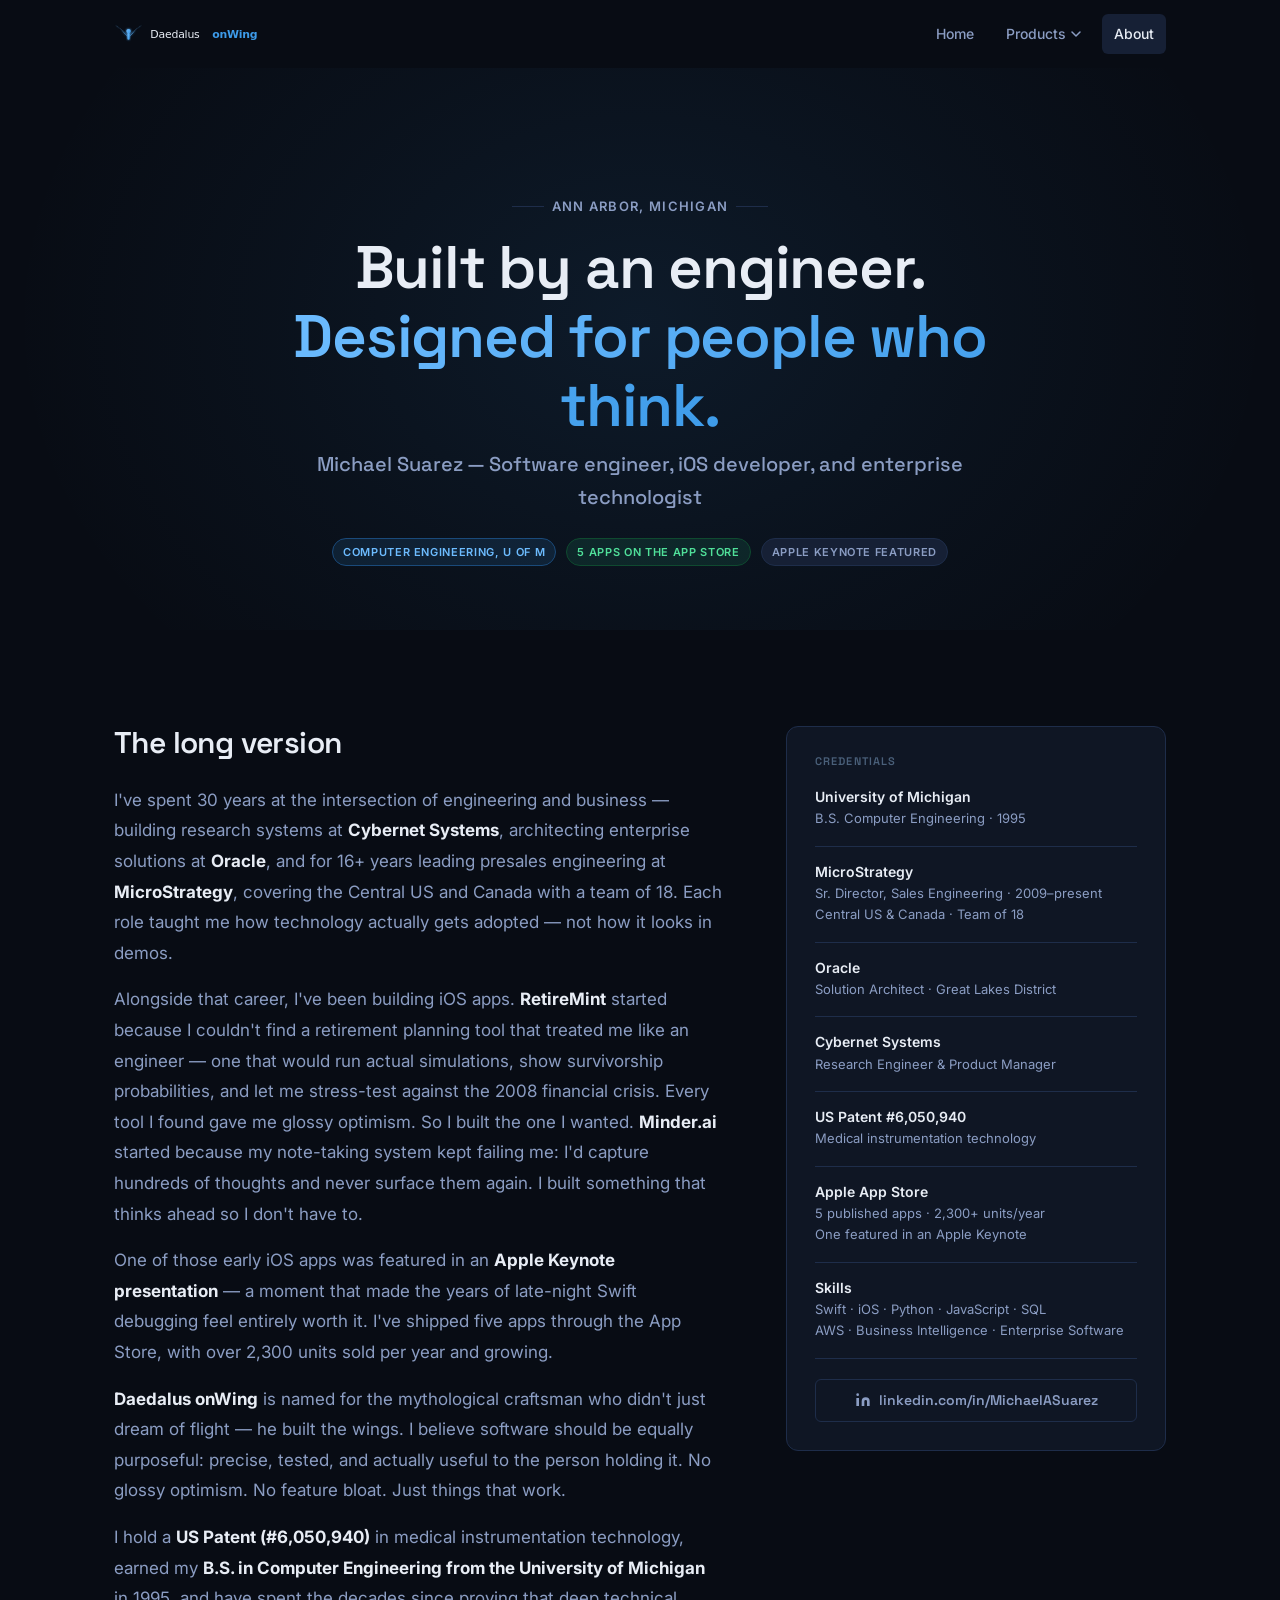
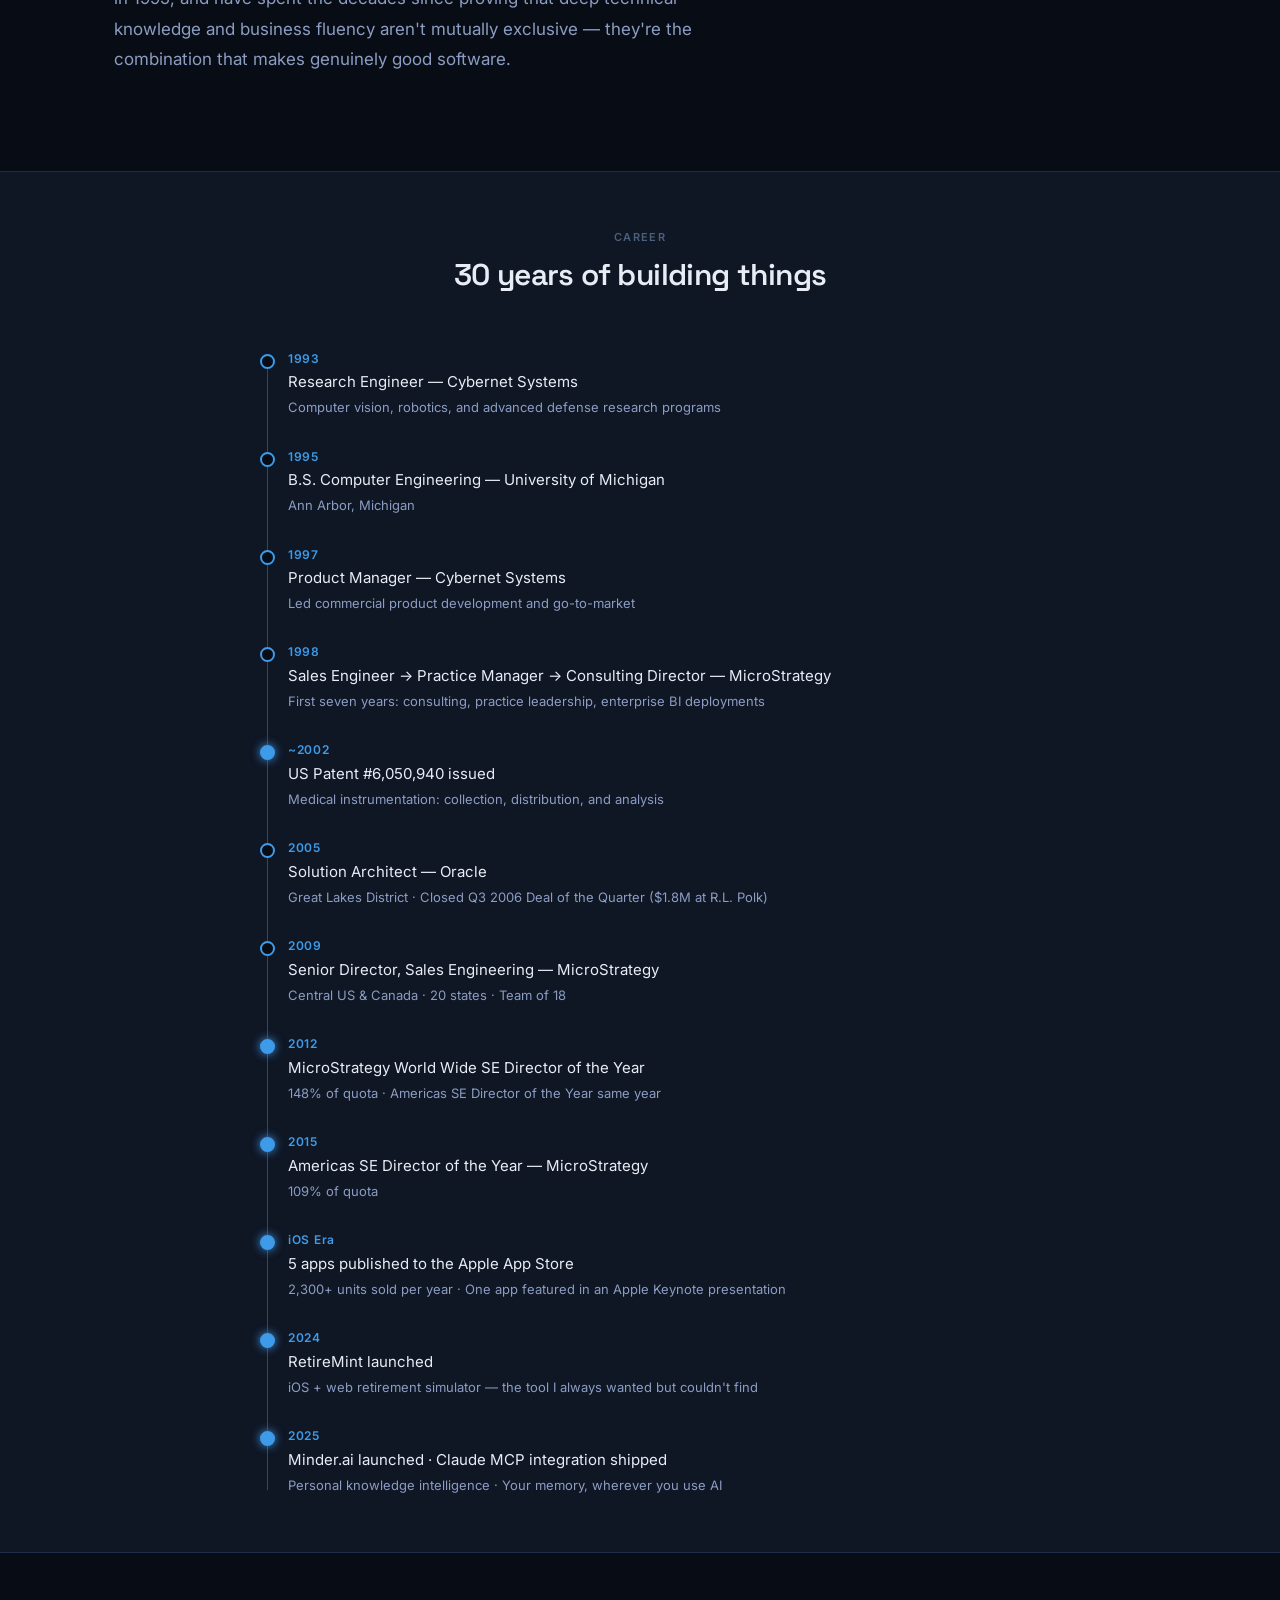
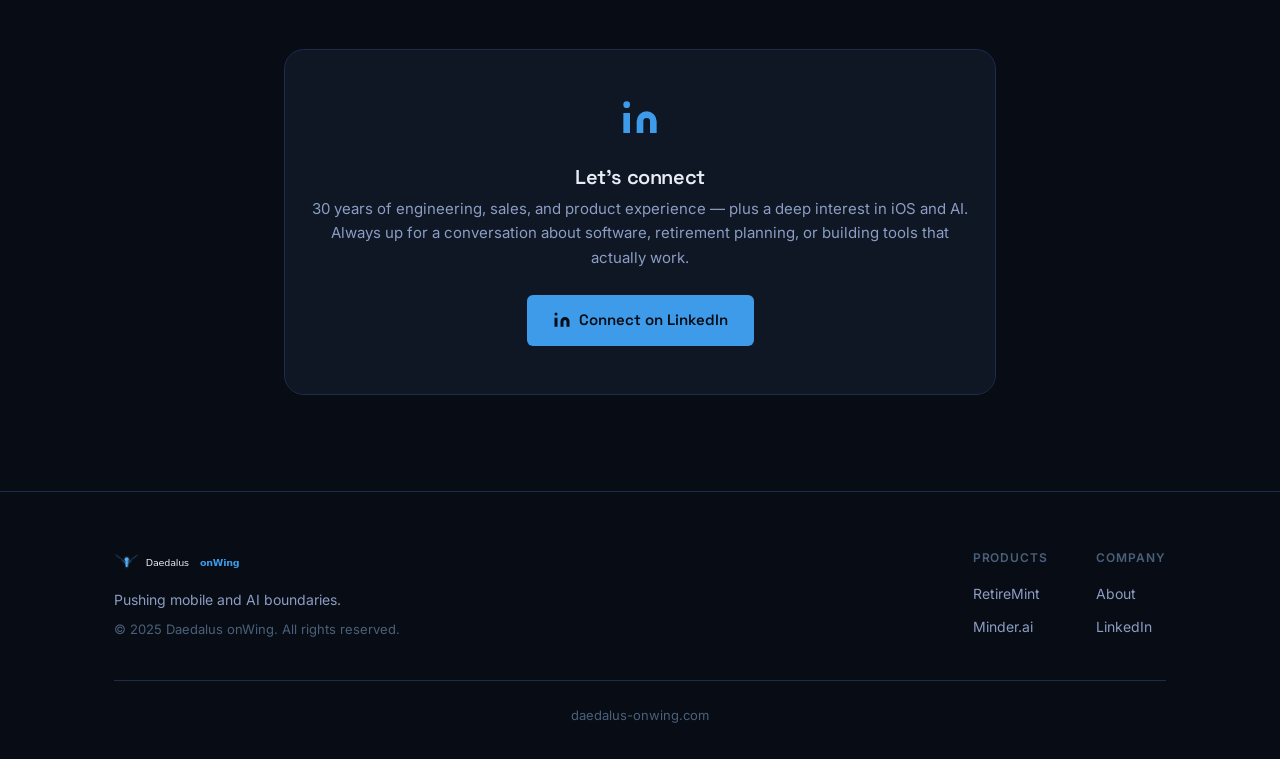
==== about.html @ b5684423 "Initial Daedalus onWing website" ====
<!DOCTYPE html>
<html lang="en">
<head>
  <meta charset="UTF-8">
  <meta name="viewport" content="width=device-width, initial-scale=1.0">
  <title>About Michael Suarez — Daedalus onWing</title>
  <meta name="description" content="Michael Suarez is a computer engineer, iOS developer, and enterprise technology leader based in Ann Arbor, Michigan. Founder of Daedalus onWing.">
  <meta property="og:type" content="website">
  <meta property="og:title" content="About Michael Suarez — Daedalus onWing">
  <meta property="og:description" content="Computer engineer turned iOS developer. 30 years at the intersection of engineering and business. Founder of Daedalus onWing.">
  <meta property="og:url" content="https://daedalus-onwing.com/about.html">
  <link rel="preconnect" href="https://fonts.googleapis.com">
  <link rel="preconnect" href="https://fonts.gstatic.com" crossorigin>
  <link href="https://fonts.googleapis.com/css2?family=Inter:wght@300;400;500;600;700&family=Space+Grotesk:wght@400;500;600;700&display=swap" rel="stylesheet">
  <link rel="stylesheet" href="/assets/css/main.css">
</head>
<body>

<!-- ── Navigation ── -->
<nav class="nav" id="nav">
  <div class="nav-inner container">
    <a href="/index.html" class="nav-logo">
      <img src="/assets/svg/logo-daedalus.svg" alt="Daedalus onWing" height="32" width="160">
    </a>
    <ul class="nav-links">
      <li><a href="/index.html" class="nav-link">Home</a></li>
      <li class="nav-item-dropdown">
        <button class="nav-link nav-dropdown-trigger" aria-expanded="false" aria-haspopup="true">
          Products
          <svg width="12" height="12" viewBox="0 0 12 12" fill="none">
            <path d="M2 4l4 4 4-4" stroke="currentColor" stroke-width="1.5" stroke-linecap="round" stroke-linejoin="round"/>
          </svg>
        </button>
        <div class="nav-dropdown">
          <a href="/products/retiremint.html" class="nav-dropdown-item">
            <img src="/assets/svg/logo-retiremint.svg" height="22" width="110" alt="">
            <div>
              <strong>RetireMint</strong>
              <span>Retirement planning simulator</span>
            </div>
          </a>
          <div class="nav-dropdown-divider"></div>
          <a href="/products/minder-ai.html" class="nav-dropdown-item">
            <img src="/assets/svg/logo-minder.svg" height="22" width="100" alt="">
            <div>
              <strong>Minder.ai</strong>
              <span>Proactive knowledge intelligence</span>
            </div>
          </a>
        </div>
      </li>
      <li><a href="/about.html" class="nav-link active">About</a></li>
    </ul>
    <button class="nav-hamburger" aria-label="Open menu" aria-expanded="false">
      <span></span><span></span><span></span>
    </button>
  </div>
  <div class="nav-mobile-drawer">
    <a href="/index.html" class="nav-mobile-link">Home</a>
    <div class="nav-mobile-label">Products</div>
    <a href="/products/retiremint.html" class="nav-mobile-link nav-mobile-link--sub">RetireMint</a>
    <a href="/products/minder-ai.html"  class="nav-mobile-link nav-mobile-link--sub">Minder.ai</a>
    <a href="/about.html" class="nav-mobile-link">About</a>
  </div>
</nav>

<main style="padding-top: 68px;">

  <!-- ── Hero ── -->
  <section class="hero hero-glow-brand" style="min-height: 50vh; padding-bottom: 64px;">
    <div class="hero-content">
      <div class="hero-eyebrow animate-in">Ann Arbor, Michigan</div>
      <h1 class="animate-in" style="--delay:80ms">
        Built by an engineer.<br>
        <span class="grad-brand">Designed for people who think.</span>
      </h1>
      <p class="hero-tagline animate-in" style="--delay:160ms">
        Michael Suarez — Software engineer, iOS developer, and enterprise technologist
      </p>
      <div class="animate-in" style="--delay:240ms">
        <div style="display: flex; gap: 10px; justify-content: center; flex-wrap: wrap; margin-top: 8px;">
          <span class="badge badge-brand">Computer Engineering, U of M</span>
          <span class="badge badge-mint">5 Apps on the App Store</span>
          <span class="badge badge-neutral">Apple Keynote Featured</span>
        </div>
      </div>
    </div>
  </section>

  <!-- ── Bio + Credentials ── -->
  <section class="section">
    <div class="container">
      <div class="about-grid">

        <!-- Narrative bio -->
        <div class="about-bio animate-in">
          <h2>The long version</h2>

          <p>I've spent 30 years at the intersection of engineering and business — building research systems at <strong>Cybernet Systems</strong>, architecting enterprise solutions at <strong>Oracle</strong>, and for 16+ years leading presales engineering at <strong>MicroStrategy</strong>, covering the Central US and Canada with a team of 18. Each role taught me how technology actually gets adopted — not how it looks in demos.</p>

          <p>Alongside that career, I've been building iOS apps. <strong>RetireMint</strong> started because I couldn't find a retirement planning tool that treated me like an engineer — one that would run actual simulations, show survivorship probabilities, and let me stress-test against the 2008 financial crisis. Every tool I found gave me glossy optimism. So I built the one I wanted. <strong>Minder.ai</strong> started because my note-taking system kept failing me: I'd capture hundreds of thoughts and never surface them again. I built something that thinks ahead so I don't have to.</p>

          <p>One of those early iOS apps was featured in an <strong>Apple Keynote presentation</strong> — a moment that made the years of late-night Swift debugging feel entirely worth it. I've shipped five apps through the App Store, with over 2,300 units sold per year and growing.</p>

          <p><strong>Daedalus onWing</strong> is named for the mythological craftsman who didn't just dream of flight — he built the wings. I believe software should be equally purposeful: precise, tested, and actually useful to the person holding it. No glossy optimism. No feature bloat. Just things that work.</p>

          <p>I hold a <strong>US Patent (#6,050,940)</strong> in medical instrumentation technology, earned my <strong>B.S. in Computer Engineering from the University of Michigan</strong> in 1995, and have spent the decades since proving that deep technical knowledge and business fluency aren't mutually exclusive — they're the combination that makes genuinely good software.</p>
        </div>

        <!-- Credentials panel -->
        <div class="credentials-panel animate-in" style="--delay:120ms">
          <h4>Credentials</h4>
          <div class="cred-list">

            <div class="cred-entry">
              <div class="cred-entry-title">University of Michigan</div>
              <div class="cred-entry-sub">B.S. Computer Engineering · 1995</div>
            </div>

            <div class="cred-divider"></div>

            <div class="cred-entry">
              <div class="cred-entry-title">MicroStrategy</div>
              <div class="cred-entry-sub">Sr. Director, Sales Engineering · 2009–present<br>Central US &amp; Canada · Team of 18</div>
            </div>

            <div class="cred-divider"></div>

            <div class="cred-entry">
              <div class="cred-entry-title">Oracle</div>
              <div class="cred-entry-sub">Solution Architect · Great Lakes District</div>
            </div>

            <div class="cred-divider"></div>

            <div class="cred-entry">
              <div class="cred-entry-title">Cybernet Systems</div>
              <div class="cred-entry-sub">Research Engineer &amp; Product Manager</div>
            </div>

            <div class="cred-divider"></div>

            <div class="cred-entry">
              <div class="cred-entry-title">US Patent #6,050,940</div>
              <div class="cred-entry-sub">Medical instrumentation technology</div>
            </div>

            <div class="cred-divider"></div>

            <div class="cred-entry">
              <div class="cred-entry-title">Apple App Store</div>
              <div class="cred-entry-sub">5 published apps · 2,300+ units/year<br>One featured in an Apple Keynote</div>
            </div>

            <div class="cred-divider"></div>

            <div class="cred-entry">
              <div class="cred-entry-title">Skills</div>
              <div class="cred-entry-sub">Swift · iOS · Python · JavaScript · SQL<br>AWS · Business Intelligence · Enterprise Software</div>
            </div>

            <div class="cred-divider"></div>

            <div style="padding-top: 4px;">
              <a href="https://www.linkedin.com/in/MichaelASuarez"
                 target="_blank" rel="noopener noreferrer"
                 class="btn btn-ghost btn-sm"
                 style="width: 100%; justify-content: center;">
                <svg width="16" height="16" viewBox="0 0 24 24" fill="currentColor">
                  <path d="M16 8a6 6 0 0 1 6 6v7h-4v-7a2 2 0 0 0-2-2 2 2 0 0 0-2 2v7h-4v-7a6 6 0 0 1 6-6zM2 9h4v12H2z"/>
                  <circle cx="4" cy="4" r="2"/>
                </svg>
                linkedin.com/in/MichaelASuarez
              </a>
            </div>

          </div>
        </div>

      </div>
    </div>
  </section>

  <!-- ── Timeline ── -->
  <section class="section-sm" style="background: var(--surface); border-top: 1px solid var(--border); border-bottom: 1px solid var(--border);">
    <div class="container">
      <div class="section-header animate-in">
        <span class="section-label">Career</span>
        <h2>30 years of building things</h2>
      </div>
      <div class="container-narrow" style="padding: 0;">
        <div class="timeline animate-in" style="--delay:80ms">

          <div class="timeline-item">
            <div class="timeline-dot"></div>
            <div class="timeline-year">1993</div>
            <div class="timeline-desc">Research Engineer — Cybernet Systems</div>
            <div class="timeline-sub">Computer vision, robotics, and advanced defense research programs</div>
          </div>

          <div class="timeline-item">
            <div class="timeline-dot"></div>
            <div class="timeline-year">1995</div>
            <div class="timeline-desc">B.S. Computer Engineering — University of Michigan</div>
            <div class="timeline-sub">Ann Arbor, Michigan</div>
          </div>

          <div class="timeline-item">
            <div class="timeline-dot"></div>
            <div class="timeline-year">1997</div>
            <div class="timeline-desc">Product Manager — Cybernet Systems</div>
            <div class="timeline-sub">Led commercial product development and go-to-market</div>
          </div>

          <div class="timeline-item">
            <div class="timeline-dot"></div>
            <div class="timeline-year">1998</div>
            <div class="timeline-desc">Sales Engineer → Practice Manager → Consulting Director — MicroStrategy</div>
            <div class="timeline-sub">First seven years: consulting, practice leadership, enterprise BI deployments</div>
          </div>

          <div class="timeline-item highlight">
            <div class="timeline-dot"></div>
            <div class="timeline-year">~2002</div>
            <div class="timeline-desc">US Patent #6,050,940 issued</div>
            <div class="timeline-sub">Medical instrumentation: collection, distribution, and analysis</div>
          </div>

          <div class="timeline-item">
            <div class="timeline-dot"></div>
            <div class="timeline-year">2005</div>
            <div class="timeline-desc">Solution Architect — Oracle</div>
            <div class="timeline-sub">Great Lakes District · Closed Q3 2006 Deal of the Quarter ($1.8M at R.L. Polk)</div>
          </div>

          <div class="timeline-item">
            <div class="timeline-dot"></div>
            <div class="timeline-year">2009</div>
            <div class="timeline-desc">Senior Director, Sales Engineering — MicroStrategy</div>
            <div class="timeline-sub">Central US &amp; Canada · 20 states · Team of 18</div>
          </div>

          <div class="timeline-item highlight">
            <div class="timeline-dot"></div>
            <div class="timeline-year">2012</div>
            <div class="timeline-desc">MicroStrategy World Wide SE Director of the Year</div>
            <div class="timeline-sub">148% of quota · Americas SE Director of the Year same year</div>
          </div>

          <div class="timeline-item highlight">
            <div class="timeline-dot"></div>
            <div class="timeline-year">2015</div>
            <div class="timeline-desc">Americas SE Director of the Year — MicroStrategy</div>
            <div class="timeline-sub">109% of quota</div>
          </div>

          <div class="timeline-item highlight">
            <div class="timeline-dot"></div>
            <div class="timeline-year">iOS Era</div>
            <div class="timeline-desc">5 apps published to the Apple App Store</div>
            <div class="timeline-sub">2,300+ units sold per year · One app featured in an Apple Keynote presentation</div>
          </div>

          <div class="timeline-item highlight">
            <div class="timeline-dot"></div>
            <div class="timeline-year">2024</div>
            <div class="timeline-desc">RetireMint launched</div>
            <div class="timeline-sub">iOS + web retirement simulator — the tool I always wanted but couldn't find</div>
          </div>

          <div class="timeline-item highlight">
            <div class="timeline-dot"></div>
            <div class="timeline-year">2025</div>
            <div class="timeline-desc">Minder.ai launched · Claude MCP integration shipped</div>
            <div class="timeline-sub">Personal knowledge intelligence · Your memory, wherever you use AI</div>
          </div>

        </div>
      </div>
    </div>
  </section>

  <!-- ── Connect ── -->
  <section class="section">
    <div class="container-narrow">
      <div class="linkedin-cta animate-in">
        <div style="margin-bottom: 20px;">
          <svg width="40" height="40" viewBox="0 0 24 24" fill="var(--brand)">
            <path d="M16 8a6 6 0 0 1 6 6v7h-4v-7a2 2 0 0 0-2-2 2 2 0 0 0-2 2v7h-4v-7a6 6 0 0 1 6-6zM2 9h4v12H2z"/>
            <circle cx="4" cy="4" r="2" fill="var(--brand)"/>
          </svg>
        </div>
        <h3>Let's connect</h3>
        <p>30 years of engineering, sales, and product experience — plus a deep interest in iOS and AI. Always up for a conversation about software, retirement planning, or building tools that actually work.</p>
        <a href="https://www.linkedin.com/in/MichaelASuarez"
           target="_blank" rel="noopener noreferrer"
           class="btn btn-primary">
          <svg width="18" height="18" viewBox="0 0 24 24" fill="currentColor">
            <path d="M16 8a6 6 0 0 1 6 6v7h-4v-7a2 2 0 0 0-2-2 2 2 0 0 0-2 2v7h-4v-7a6 6 0 0 1 6-6zM2 9h4v12H2z"/>
            <circle cx="4" cy="4" r="2"/>
          </svg>
          Connect on LinkedIn
        </a>
      </div>
    </div>
  </section>

</main>

<!-- ── Footer ── -->
<footer class="footer">
  <div class="container">
    <div class="footer-inner">
      <div class="footer-brand">
        <img src="/assets/svg/logo-daedalus.svg" alt="Daedalus onWing" height="28" width="140">
        <p class="footer-tagline">Pushing mobile and AI boundaries.</p>
        <p class="footer-copy">© 2025 Daedalus onWing. All rights reserved.</p>
      </div>
      <nav class="footer-nav">
        <div class="footer-col">
          <strong>Products</strong>
          <a href="/products/retiremint.html">RetireMint</a>
          <a href="/products/minder-ai.html">Minder.ai</a>
        </div>
        <div class="footer-col">
          <strong>Company</strong>
          <a href="/about.html">About</a>
          <a href="https://www.linkedin.com/in/MichaelASuarez" target="_blank" rel="noopener noreferrer">LinkedIn</a>
        </div>
      </nav>
    </div>
    <div class="footer-bottom">daedalus-onwing.com</div>
  </div>
</footer>

<script src="/assets/js/main.js"></script>
</body>
</html>
---- assets/css/main.css ----
/* ============================================================
   Daedalus onWing — main.css
   ============================================================ */

/* 1. Reset */
*, *::before, *::after { box-sizing: border-box; }
html { scroll-behavior: smooth; }
body { margin: 0; }
img, video { display: block; max-width: 100%; }
ul { list-style: none; margin: 0; padding: 0; }
button { font: inherit; cursor: pointer; }
a { text-decoration: none; color: inherit; }

/* 2. CSS Custom Properties */
:root {
  --bg:           #080c14;
  --surface:      #0f1624;
  --surface-2:    #162035;
  --border:       #1e2d4a;
  --border-glow:  #2d4a7a;
  --text:         #e8edf5;
  --text-muted:   #8b9dc3;
  --text-dim:     #4a607a;

  --brand:        #3d9be9;
  --brand-bright: #6dbcff;
  --brand-dim:    #1a4a7a;
  --brand-glow:   rgba(61, 155, 233, 0.12);
  --brand-glow-strong: rgba(61, 155, 233, 0.22);

  --mint:         #2db87a;
  --mint-bright:  #50e09a;
  --mint-dim:     #0f4a30;
  --mint-glow:    rgba(45, 184, 122, 0.12);

  --mind:         #9b6dff;
  --mind-bright:  #c4a0ff;
  --mind-dim:     #2d1a5a;
  --mind-glow:    rgba(155, 109, 255, 0.12);

  --radius-sm:  6px;
  --radius-md:  12px;
  --radius-lg:  20px;
  --radius-xl:  32px;
  --trans:      250ms ease;
  --trans-fast: 150ms ease;
  --shadow:     0 4px 24px rgba(0,0,0,0.45);
}

/* 3. Base Typography */
body {
  font-family: 'Inter', system-ui, sans-serif;
  font-size: 1rem;
  line-height: 1.65;
  color: var(--text);
  background: var(--bg);
  -webkit-font-smoothing: antialiased;
}

h1, h2, h3, h4 {
  font-family: 'Space Grotesk', system-ui, sans-serif;
  font-weight: 600;
  line-height: 1.15;
  letter-spacing: -0.02em;
  margin: 0 0 1rem;
  color: var(--text);
}

h1 { font-size: clamp(2rem, 5vw, 3rem); }
h2 { font-size: clamp(1.5rem, 3.5vw, 1.875rem); }
h3 { font-size: 1.25rem; }
h4 { font-size: 1.05rem; }

p { margin: 0 0 1rem; color: var(--text-muted); }
p:last-child { margin-bottom: 0; }

code, pre {
  font-family: 'SF Mono', 'Fira Code', 'Cascadia Code', monospace;
  font-size: 0.875rem;
}

/* 4. Layout */
.container { max-width: 1100px; margin: 0 auto; padding: 0 24px; }
.container-narrow { max-width: 760px; margin: 0 auto; padding: 0 24px; }
.section { padding: 96px 0; }
.section-sm { padding: 56px 0; }

@media (max-width: 768px) {
  .section { padding: 56px 0; }
  .section-sm { padding: 40px 0; }
}

/* 5. Animations */
.animate-in {
  opacity: 0;
  transform: translateY(28px);
  transition: opacity 0.55s ease, transform 0.55s ease;
  transition-delay: var(--delay, 0ms);
}
.animate-in.visible {
  opacity: 1;
  transform: translateY(0);
}

/* 6. Navigation */
.nav {
  position: fixed;
  top: 0; left: 0; right: 0;
  z-index: 200;
  transition: background var(--trans), border-color var(--trans), box-shadow var(--trans);
}
.nav.scrolled {
  background: rgba(8, 12, 20, 0.88);
  backdrop-filter: blur(20px);
  -webkit-backdrop-filter: blur(20px);
  border-bottom: 1px solid var(--border);
  box-shadow: 0 2px 20px rgba(0,0,0,0.3);
}
.nav-inner {
  display: flex;
  align-items: center;
  height: 68px;
  gap: 48px;
}
.nav-logo img { display: block; }
.nav-logo { flex-shrink: 0; }
.nav-links {
  display: flex;
  align-items: center;
  gap: 8px;
  margin-left: auto;
}
.nav-link {
  display: flex;
  align-items: center;
  gap: 4px;
  padding: 8px 12px;
  border-radius: var(--radius-sm);
  color: var(--text-muted);
  font-size: 0.875rem;
  font-weight: 500;
  background: none;
  border: none;
  transition: color var(--trans-fast), background var(--trans-fast);
  white-space: nowrap;
}
.nav-link:hover, .nav-link.active { color: var(--text); background: var(--surface-2); }
.nav-link svg { transition: transform var(--trans-fast); }
.nav-item-dropdown:hover .nav-link svg { transform: rotate(180deg); }

/* Dropdown */
.nav-item-dropdown { position: relative; }
.nav-dropdown {
  position: absolute;
  top: calc(100% + 8px);
  right: 0;
  min-width: 260px;
  background: var(--surface-2);
  border: 1px solid var(--border);
  border-radius: var(--radius-md);
  padding: 6px;
  opacity: 0;
  pointer-events: none;
  transform: translateY(-8px) scale(0.98);
  transform-origin: top right;
  transition: opacity var(--trans), transform var(--trans);
  box-shadow: var(--shadow);
}
.nav-item-dropdown:hover .nav-dropdown,
.nav-item-dropdown:focus-within .nav-dropdown {
  opacity: 1;
  pointer-events: auto;
  transform: translateY(0) scale(1);
}
.nav-dropdown-item {
  display: flex;
  align-items: center;
  gap: 12px;
  padding: 10px 12px;
  border-radius: var(--radius-sm);
  transition: background var(--trans-fast);
}
.nav-dropdown-item:hover { background: var(--surface); }
.nav-dropdown-item img { flex-shrink: 0; object-fit: contain; }
.nav-dropdown-item strong { display: block; color: var(--text); font-size: 0.875rem; font-weight: 600; }
.nav-dropdown-item span   { display: block; color: var(--text-muted); font-size: 0.75rem; margin-top: 1px; }
.nav-dropdown-divider { height: 1px; background: var(--border); margin: 4px 0; }

/* Hamburger */
.nav-hamburger {
  display: none;
  flex-direction: column;
  gap: 5px;
  padding: 8px;
  background: none;
  border: none;
  margin-left: auto;
}
.nav-hamburger span {
  display: block;
  width: 22px; height: 2px;
  background: var(--text);
  border-radius: 2px;
  transition: transform var(--trans), opacity var(--trans);
}
.nav.mobile-open .nav-hamburger span:nth-child(1) { transform: translateY(7px) rotate(45deg); }
.nav.mobile-open .nav-hamburger span:nth-child(2) { opacity: 0; }
.nav.mobile-open .nav-hamburger span:nth-child(3) { transform: translateY(-7px) rotate(-45deg); }

/* Mobile drawer */
.nav-mobile-drawer {
  display: none;
  flex-direction: column;
  padding: 8px 24px 24px;
  border-top: 1px solid var(--border);
  background: rgba(8, 12, 20, 0.96);
  backdrop-filter: blur(20px);
}
.nav.mobile-open .nav-mobile-drawer { display: flex; }
.nav-mobile-link {
  padding: 12px 0;
  color: var(--text);
  font-weight: 500;
  border-bottom: 1px solid var(--border);
}
.nav-mobile-link:last-child { border-bottom: none; }
.nav-mobile-link--sub {
  padding-left: 16px;
  color: var(--text-muted);
  font-weight: 400;
  font-size: 0.9375rem;
}
.nav-mobile-label {
  padding: 12px 0 6px;
  font-size: 0.6875rem;
  text-transform: uppercase;
  letter-spacing: 0.08em;
  color: var(--text-dim);
}

@media (max-width: 768px) {
  .nav-links { display: none; }
  .nav-hamburger { display: flex; }
}

/* 7. Buttons */
.btn {
  display: inline-flex;
  align-items: center;
  gap: 8px;
  padding: 13px 26px;
  border-radius: var(--radius-sm);
  font-family: 'Space Grotesk', sans-serif;
  font-weight: 600;
  font-size: 0.9375rem;
  text-decoration: none;
  border: none;
  cursor: pointer;
  transition: all var(--trans-fast);
  white-space: nowrap;
}
.btn-primary {
  background: var(--brand);
  color: #080c14;
}
.btn-primary:hover {
  background: var(--brand-bright);
  box-shadow: 0 0 24px rgba(61, 155, 233, 0.4);
  transform: translateY(-1px);
}
.btn-ghost {
  background: transparent;
  color: var(--text-muted);
  border: 1px solid var(--border);
}
.btn-ghost:hover {
  color: var(--text);
  border-color: var(--border-glow);
  background: var(--surface);
}
.btn-mint {
  background: var(--mint);
  color: #080c14;
}
.btn-mint:hover {
  background: var(--mint-bright);
  box-shadow: 0 0 24px rgba(45, 184, 122, 0.4);
  transform: translateY(-1px);
}
.btn-mind {
  background: var(--mind);
  color: #080c14;
}
.btn-mind:hover {
  background: var(--mind-bright);
  box-shadow: 0 0 24px rgba(155, 109, 255, 0.4);
  transform: translateY(-1px);
}
.btn-sm { padding: 9px 18px; font-size: 0.875rem; }
.btn-group { display: flex; gap: 12px; flex-wrap: wrap; align-items: center; }

/* 8. Badges */
.badge {
  display: inline-flex;
  align-items: center;
  gap: 5px;
  padding: 4px 10px;
  border-radius: 100px;
  font-size: 0.6875rem;
  font-weight: 600;
  letter-spacing: 0.06em;
  text-transform: uppercase;
}
.badge-brand { background: var(--brand-glow); color: var(--brand-bright); border: 1px solid var(--brand-dim); }
.badge-mint  { background: var(--mint-glow);  color: var(--mint-bright);  border: 1px solid var(--mint-dim); }
.badge-mind  { background: var(--mind-glow);  color: var(--mind-bright);  border: 1px solid var(--mind-dim); }
.badge-neutral { background: var(--surface-2); color: var(--text-muted); border: 1px solid var(--border); }

/* 9. Cards */
.card {
  background: var(--surface);
  border: 1px solid var(--border);
  border-radius: var(--radius-md);
  padding: 28px;
  transition: border-color var(--trans), box-shadow var(--trans), transform var(--trans);
}
.card:hover { transform: translateY(-3px); }
.card-brand:hover { border-color: var(--brand); box-shadow: 0 8px 40px var(--brand-glow-strong); }
.card-mint:hover  { border-color: var(--mint);  box-shadow: 0 8px 40px var(--mint-glow); }
.card-mind:hover  { border-color: var(--mind);  box-shadow: 0 8px 40px var(--mind-glow); }

/* 10. Hero */
.hero {
  min-height: 100vh;
  display: flex;
  align-items: center;
  justify-content: center;
  text-align: center;
  position: relative;
  overflow: hidden;
  padding: 120px 24px 80px;
}
.hero-glow-brand {
  background: radial-gradient(ellipse 900px 700px at 50% 45%,
    rgba(61, 155, 233, 0.1) 0%,
    rgba(61, 155, 233, 0.04) 40%,
    transparent 70%);
}
.hero-glow-mint {
  background: radial-gradient(ellipse 900px 700px at 50% 45%,
    rgba(45, 184, 122, 0.1) 0%,
    rgba(45, 184, 122, 0.04) 40%,
    transparent 70%);
}
.hero-glow-mind {
  background: radial-gradient(ellipse 900px 700px at 50% 45%,
    rgba(155, 109, 255, 0.1) 0%,
    rgba(155, 109, 255, 0.04) 40%,
    transparent 70%);
}
.hero-content { max-width: 720px; margin: 0 auto; position: relative; z-index: 1; }
.hero-logo { margin: 0 auto 32px; display: block; }
.hero-eyebrow {
  display: inline-flex;
  align-items: center;
  gap: 8px;
  font-size: 0.8125rem;
  font-weight: 600;
  letter-spacing: 0.1em;
  text-transform: uppercase;
  color: var(--text-muted);
  margin-bottom: 16px;
}
.hero-eyebrow::before, .hero-eyebrow::after {
  content: '';
  display: block;
  width: 32px; height: 1px;
  background: var(--border);
}
.hero h1 { font-size: clamp(2.5rem, 6vw, 3.75rem); margin-bottom: 0.5rem; }
.hero-tagline {
  font-family: 'Space Grotesk', sans-serif;
  font-size: clamp(1rem, 2.5vw, 1.25rem);
  font-weight: 500;
  color: var(--text-muted);
  margin: 0 0 1.5rem;
}
.hero-desc { font-size: 1.0625rem; color: var(--text-muted); margin-bottom: 2.5rem; }
.hero-cta { display: flex; gap: 12px; justify-content: center; flex-wrap: wrap; }

/* Gradient text */
.grad-brand {
  background: linear-gradient(135deg, var(--brand-bright), var(--brand));
  -webkit-background-clip: text;
  -webkit-text-fill-color: transparent;
  background-clip: text;
}
.grad-mint {
  background: linear-gradient(135deg, var(--mint-bright), var(--mint));
  -webkit-background-clip: text;
  -webkit-text-fill-color: transparent;
  background-clip: text;
}
.grad-mind {
  background: linear-gradient(135deg, var(--mind-bright), var(--mind));
  -webkit-background-clip: text;
  -webkit-text-fill-color: transparent;
  background-clip: text;
}

/* Scroll indicator */
.scroll-indicator {
  position: absolute;
  bottom: 32px;
  left: 50%;
  transform: translateX(-50%);
  display: flex;
  flex-direction: column;
  align-items: center;
  gap: 6px;
  color: var(--text-dim);
  font-size: 0.6875rem;
  letter-spacing: 0.08em;
  text-transform: uppercase;
  animation: bounce 2s infinite;
}
.scroll-indicator svg { color: var(--text-dim); }
@keyframes bounce {
  0%, 100% { transform: translateX(-50%) translateY(0); }
  50% { transform: translateX(-50%) translateY(6px); }
}

/* 11. Product Cards (home page) */
.products-grid {
  display: grid;
  grid-template-columns: 1fr 1fr;
  gap: 24px;
}
@media (max-width: 768px) { .products-grid { grid-template-columns: 1fr; } }

.product-card {
  border-radius: var(--radius-lg);
  padding: 36px;
  border: 1px solid var(--border);
  display: flex;
  flex-direction: column;
  gap: 20px;
  transition: border-color var(--trans), box-shadow var(--trans), transform var(--trans);
}
.product-card:hover { transform: translateY(-4px); }
.product-card-mint {
  background: linear-gradient(160deg, rgba(45,184,122,0.06) 0%, var(--surface) 60%);
}
.product-card-mint:hover { border-color: var(--mint); box-shadow: 0 12px 48px var(--mint-glow); }
.product-card-mind {
  background: linear-gradient(160deg, rgba(155,109,255,0.06) 0%, var(--surface) 60%);
}
.product-card-mind:hover { border-color: var(--mind); box-shadow: 0 12px 48px var(--mind-glow); }

.product-card-header { display: flex; align-items: flex-start; justify-content: space-between; gap: 12px; }
.product-logo { border-radius: var(--radius-sm); object-fit: contain; }
.product-card h3 { margin: 0; font-size: 1.5rem; }
.product-card p { font-size: 0.9375rem; margin: 0; }
.product-features { display: flex; flex-direction: column; gap: 8px; }
.product-feature {
  display: flex;
  align-items: center;
  gap: 10px;
  font-size: 0.875rem;
  color: var(--text-muted);
}
.product-feature-dot {
  width: 6px; height: 6px;
  border-radius: 50%;
  flex-shrink: 0;
}
.dot-mint { background: var(--mint); }
.dot-mind { background: var(--mind); }
.product-card-footer { margin-top: auto; display: flex; align-items: center; justify-content: space-between; gap: 12px; flex-wrap: wrap; }

/* App Store badge */
.appstore-badge {
  display: inline-block;
  transition: opacity var(--trans-fast), transform var(--trans-fast);
}
.appstore-badge:hover { opacity: 0.85; transform: translateY(-1px); }
.appstore-badge img { height: 36px; }

/* 12. Philosophy Grid (home) */
.philosophy-grid {
  display: grid;
  grid-template-columns: repeat(3, 1fr);
  gap: 24px;
}
@media (max-width: 768px) { .philosophy-grid { grid-template-columns: 1fr; } }

.philosophy-card {
  padding: 32px;
  border-radius: var(--radius-md);
  background: var(--surface);
  border: 1px solid var(--border);
  text-align: center;
}
.philosophy-icon {
  width: 52px; height: 52px;
  margin: 0 auto 20px;
  background: var(--brand-glow);
  border-radius: var(--radius-md);
  display: flex;
  align-items: center;
  justify-content: center;
  color: var(--brand);
}
.philosophy-card h3 { font-size: 1.125rem; margin-bottom: 8px; }
.philosophy-card p { font-size: 0.9rem; }

/* 13. Credibility Strip */
.cred-strip {
  background: var(--surface);
  border-top: 1px solid var(--border);
  border-bottom: 1px solid var(--border);
  padding: 40px 0;
}
.cred-grid {
  display: grid;
  grid-template-columns: repeat(4, 1fr);
  gap: 24px;
  text-align: center;
}
@media (max-width: 768px) { .cred-grid { grid-template-columns: repeat(2, 1fr); gap: 32px; } }
.cred-item { display: flex; flex-direction: column; align-items: center; gap: 6px; }
.cred-icon { color: var(--brand); margin-bottom: 4px; }
.cred-value {
  font-family: 'Space Grotesk', sans-serif;
  font-size: 1.25rem;
  font-weight: 700;
  color: var(--text);
  line-height: 1.2;
}
.cred-label { font-size: 0.8125rem; color: var(--text-muted); }

/* 14. Feature Blocks (alternating) */
.feature-blocks { display: flex; flex-direction: column; gap: 80px; }
.feature-block {
  display: grid;
  grid-template-columns: 1fr 1fr;
  gap: 64px;
  align-items: center;
}
.feature-block.reverse { direction: rtl; }
.feature-block.reverse > * { direction: ltr; }
@media (max-width: 768px) {
  .feature-block { grid-template-columns: 1fr; gap: 40px; direction: ltr; }
  .feature-block.reverse { direction: ltr; }
}
.feature-block-text { }
.feature-block-text h3 { font-size: 1.625rem; margin-bottom: 12px; }
.feature-block-text p { font-size: 1rem; line-height: 1.7; }
.feature-bullet-list { margin-top: 16px; display: flex; flex-direction: column; gap: 8px; }
.feature-bullet {
  display: flex;
  align-items: center;
  gap: 10px;
  font-size: 0.9rem;
  color: var(--text-muted);
}
.feature-bullet::before {
  content: '';
  width: 5px; height: 5px;
  border-radius: 50%;
  background: var(--brand);
  flex-shrink: 0;
}
.feature-bullet.mint::before { background: var(--mint); }
.feature-bullet.mind::before { background: var(--mind); }

/* Phone/screenshot mockup */
.screen-mockup {
  border-radius: var(--radius-lg);
  overflow: hidden;
  border: 1px solid var(--border);
  box-shadow: 0 24px 80px rgba(0,0,0,0.5);
  max-width: 340px;
  margin: 0 auto;
  background: var(--surface-2);
}
.screen-mockup img { width: 100%; display: block; }
.screen-mockup-bar {
  height: 32px;
  background: var(--surface-2);
  display: flex;
  align-items: center;
  padding: 0 14px;
  gap: 6px;
  border-bottom: 1px solid var(--border);
}
.screen-mockup-dot {
  width: 10px; height: 10px;
  border-radius: 50%;
  background: var(--border);
}

/* 15. Feature Grid (6-cell) */
.feature-grid-6 {
  display: grid;
  grid-template-columns: repeat(3, 1fr);
  gap: 20px;
}
@media (max-width: 768px) { .feature-grid-6 { grid-template-columns: 1fr 1fr; } }
@media (max-width: 480px) { .feature-grid-6 { grid-template-columns: 1fr; } }

.feature-cell {
  background: var(--surface);
  border: 1px solid var(--border);
  border-radius: var(--radius-md);
  padding: 22px;
  transition: border-color var(--trans), box-shadow var(--trans);
}
.feature-cell:hover { border-color: var(--border-glow); }
.feature-cell.mint:hover  { border-color: var(--mint); box-shadow: 0 4px 20px var(--mint-glow); }
.feature-cell.mind:hover  { border-color: var(--mind); box-shadow: 0 4px 20px var(--mind-glow); }
.feature-cell-icon {
  width: 36px; height: 36px;
  border-radius: 8px;
  display: flex;
  align-items: center;
  justify-content: center;
  margin-bottom: 12px;
}
.icon-mint { background: var(--mint-glow); color: var(--mint); }
.icon-mind { background: var(--mind-glow); color: var(--mind); }
.icon-brand { background: var(--brand-glow); color: var(--brand); }
.feature-cell h4 { margin: 0 0 6px; font-size: 0.9375rem; font-weight: 600; }
.feature-cell p { font-size: 0.85rem; margin: 0; line-height: 1.5; }

/* 16. Spec Panel */
.spec-panel {
  background: var(--surface);
  border-radius: var(--radius-md);
  padding: 28px 32px;
  border-left: 3px solid var(--brand);
}
.spec-panel.mint { border-left-color: var(--mint); }
.spec-panel.mind { border-left-color: var(--mind); }
.spec-panel pre {
  margin: 0;
  color: var(--text-muted);
  font-size: 0.875rem;
  line-height: 1.9;
  white-space: pre-wrap;
}
.spec-panel pre strong { color: var(--text); }
.spec-label {
  font-size: 0.6875rem;
  font-weight: 600;
  letter-spacing: 0.1em;
  text-transform: uppercase;
  color: var(--text-dim);
  margin-bottom: 16px;
  display: block;
}

/* 17. Intelligence Loop (Minder) */
.loop-grid {
  display: grid;
  grid-template-columns: repeat(4, 1fr);
  gap: 0;
  position: relative;
}
@media (max-width: 768px) { .loop-grid { grid-template-columns: 1fr 1fr; } }
.loop-step {
  padding: 28px 24px;
  border: 1px solid var(--border);
  text-align: center;
  position: relative;
  background: var(--surface);
  transition: background var(--trans), border-color var(--trans);
}
.loop-step:first-child { border-radius: var(--radius-md) 0 0 var(--radius-md); }
.loop-step:last-child  { border-radius: 0 var(--radius-md) var(--radius-md) 0; }
.loop-step:not(:last-child) { border-right: none; }
.loop-step:hover { background: var(--surface-2); border-color: var(--mind); }
@media (max-width: 768px) {
  .loop-step { border-radius: 0 !important; border-right: 1px solid var(--border) !important; }
  .loop-step:nth-child(2), .loop-step:nth-child(4) { border-right: none !important; }
  .loop-step:nth-child(3), .loop-step:nth-child(4) { border-top: none; }
}
.loop-number {
  width: 32px; height: 32px;
  border-radius: 50%;
  background: var(--mind-glow);
  border: 1px solid var(--mind-dim);
  color: var(--mind-bright);
  font-size: 0.8125rem;
  font-weight: 700;
  display: flex;
  align-items: center;
  justify-content: center;
  margin: 0 auto 12px;
}
.loop-step h4 { font-size: 1rem; margin: 0 0 6px; color: var(--mind-bright); }
.loop-step p { font-size: 0.8rem; margin: 0; line-height: 1.5; }

/* 18. Code Block */
.code-block {
  background: #0a0f1c;
  border: 1px solid var(--border);
  border-radius: var(--radius-md);
  overflow: hidden;
}
.code-block-header {
  padding: 10px 16px;
  border-bottom: 1px solid var(--border);
  display: flex;
  align-items: center;
  gap: 8px;
  background: var(--surface);
}
.code-block-dot { width: 10px; height: 10px; border-radius: 50%; background: var(--border); }
.code-block-title { font-size: 0.75rem; color: var(--text-muted); margin-left: 6px; }
.code-block pre {
  margin: 0;
  padding: 20px;
  font-size: 0.8125rem;
  line-height: 1.7;
  color: #a8c4e8;
  overflow-x: auto;
}
.code-block .k { color: var(--mind-bright); } /* keys */
.code-block .s { color: var(--mint-bright); } /* strings */

/* 19. About page */
.about-grid {
  display: grid;
  grid-template-columns: 1fr 380px;
  gap: 64px;
  align-items: start;
}
@media (max-width: 900px) { .about-grid { grid-template-columns: 1fr; gap: 48px; } }

.about-bio h2 { margin-bottom: 24px; }
.about-bio p { font-size: 1.0625rem; line-height: 1.8; color: var(--text-muted); }
.about-bio p + p { margin-top: 1rem; }
.about-bio p strong { color: var(--text); }

.credentials-panel {
  background: var(--surface);
  border: 1px solid var(--border);
  border-radius: var(--radius-md);
  padding: 28px;
  position: sticky;
  top: 88px;
}
.credentials-panel h4 {
  font-size: 0.6875rem;
  font-weight: 600;
  letter-spacing: 0.1em;
  text-transform: uppercase;
  color: var(--text-dim);
  margin: 0 0 20px;
}
.cred-list { display: flex; flex-direction: column; gap: 16px; }
.cred-entry { }
.cred-entry-title { font-size: 0.875rem; font-weight: 600; color: var(--text); line-height: 1.3; }
.cred-entry-sub { font-size: 0.8125rem; color: var(--text-muted); margin-top: 2px; }
.cred-divider { height: 1px; background: var(--border); }

/* 20. Timeline */
.timeline { position: relative; padding-left: 28px; }
.timeline::before {
  content: '';
  position: absolute;
  left: 7px; top: 6px; bottom: 6px;
  width: 1px;
  background: linear-gradient(to bottom, var(--brand), var(--mind));
  opacity: 0.4;
}
.timeline-item {
  position: relative;
  padding-bottom: 28px;
}
.timeline-item:last-child { padding-bottom: 0; }
.timeline-dot {
  position: absolute;
  left: -28px;
  top: 5px;
  width: 15px; height: 15px;
  border-radius: 50%;
  background: var(--bg);
  border: 2px solid var(--brand);
}
.timeline-item.highlight .timeline-dot { background: var(--brand); box-shadow: 0 0 10px var(--brand); }
.timeline-year {
  font-size: 0.75rem;
  font-weight: 600;
  letter-spacing: 0.06em;
  color: var(--brand);
  margin-bottom: 2px;
}
.timeline-desc { font-size: 0.9375rem; color: var(--text); margin: 0; }
.timeline-sub { font-size: 0.8125rem; color: var(--text-muted); margin: 2px 0 0; }

/* 21. LinkedIn CTA */
.linkedin-cta {
  text-align: center;
  padding: 48px 24px;
  background: var(--surface);
  border-radius: var(--radius-lg);
  border: 1px solid var(--border);
}
.linkedin-cta h3 { margin-bottom: 8px; }
.linkedin-cta p { margin-bottom: 24px; font-size: 0.9375rem; }

/* 22. Section header */
.section-header { text-align: center; margin-bottom: 56px; }
.section-header h2 { margin-bottom: 12px; }
.section-header p { font-size: 1.0625rem; max-width: 560px; margin: 0 auto; }

/* 23. Footer */
.footer {
  border-top: 1px solid var(--border);
  padding: 56px 0 32px;
}
.footer-inner {
  display: grid;
  grid-template-columns: 1fr auto;
  gap: 48px;
  align-items: start;
  margin-bottom: 40px;
}
@media (max-width: 640px) { .footer-inner { grid-template-columns: 1fr; gap: 32px; } }
.footer-brand { }
.footer-brand img { margin-bottom: 12px; }
.footer-tagline { font-size: 0.875rem; color: var(--text-muted); margin: 0 0 8px; }
.footer-copy { font-size: 0.8125rem; color: var(--text-dim); margin: 0; }
.footer-nav { display: flex; gap: 48px; }
@media (max-width: 480px) { .footer-nav { flex-direction: column; gap: 24px; } }
.footer-col { display: flex; flex-direction: column; gap: 10px; }
.footer-col strong { font-size: 0.75rem; font-weight: 600; letter-spacing: 0.08em; text-transform: uppercase; color: var(--text-dim); margin-bottom: 4px; }
.footer-col a { font-size: 0.875rem; color: var(--text-muted); transition: color var(--trans-fast); }
.footer-col a:hover { color: var(--text); }
.footer-bottom { padding-top: 24px; border-top: 1px solid var(--border); text-align: center; font-size: 0.8125rem; color: var(--text-dim); }

/* 24. Utility */
.text-center { text-align: center; }
.mt-0 { margin-top: 0; }
.mb-0 { margin-bottom: 0; }
.gap-2 { gap: 8px; }
.section-label {
  font-size: 0.6875rem;
  font-weight: 600;
  letter-spacing: 0.12em;
  text-transform: uppercase;
  color: var(--text-dim);
  display: block;
  margin-bottom: 12px;
}

/* Download section */
.download-section {
  background: var(--surface);
  border-radius: var(--radius-xl);
  border: 1px solid var(--border);
  padding: 56px 32px;
  text-align: center;
}
.download-section h2 { margin-bottom: 12px; }
.download-section p { font-size: 1.0625rem; margin-bottom: 32px; max-width: 480px; margin-left: auto; margin-right: auto; }
.download-actions { display: flex; gap: 16px; justify-content: center; flex-wrap: wrap; align-items: center; }

/* MCP badge */
.mcp-pill {
  display: inline-flex;
  align-items: center;
  gap: 6px;
  padding: 6px 14px;
  border-radius: 100px;
  background: var(--mind-glow);
  border: 1px solid var(--mind-dim);
  color: var(--mind-bright);
  font-size: 0.8rem;
  font-weight: 600;
}
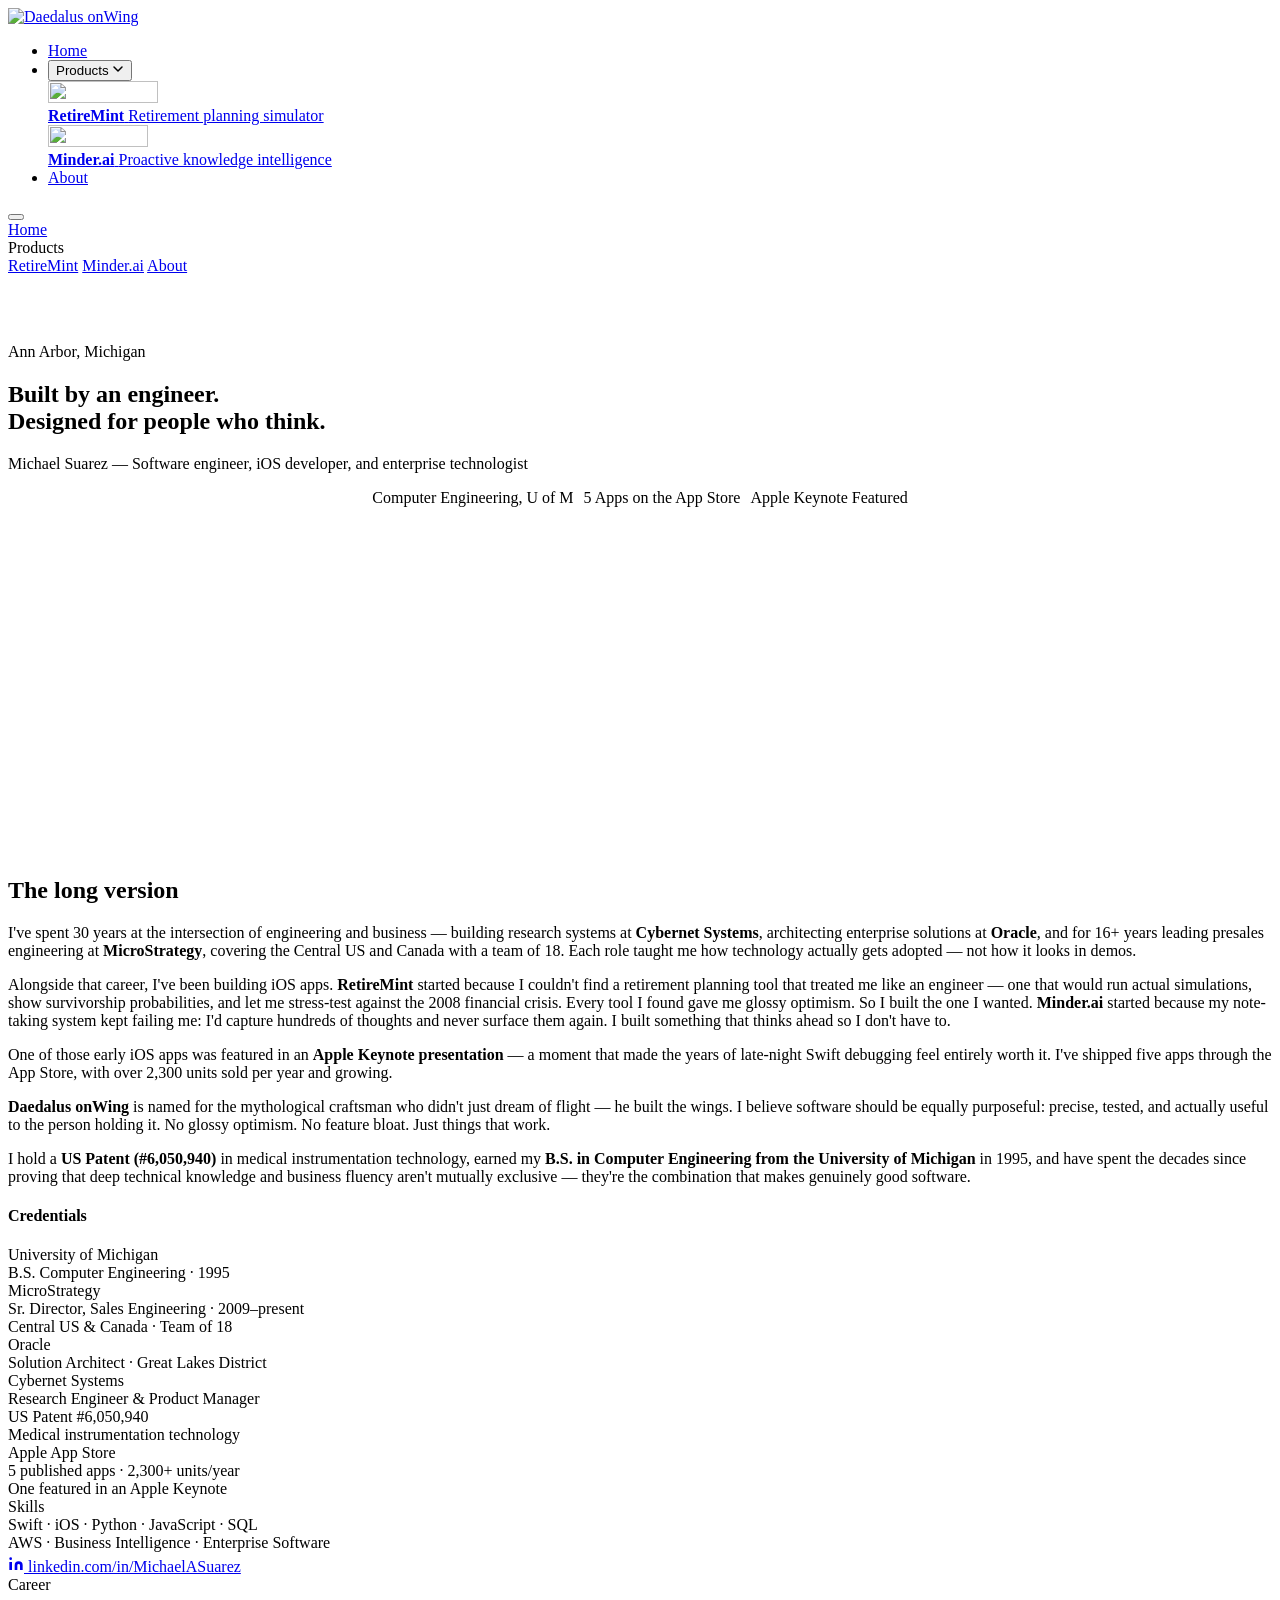
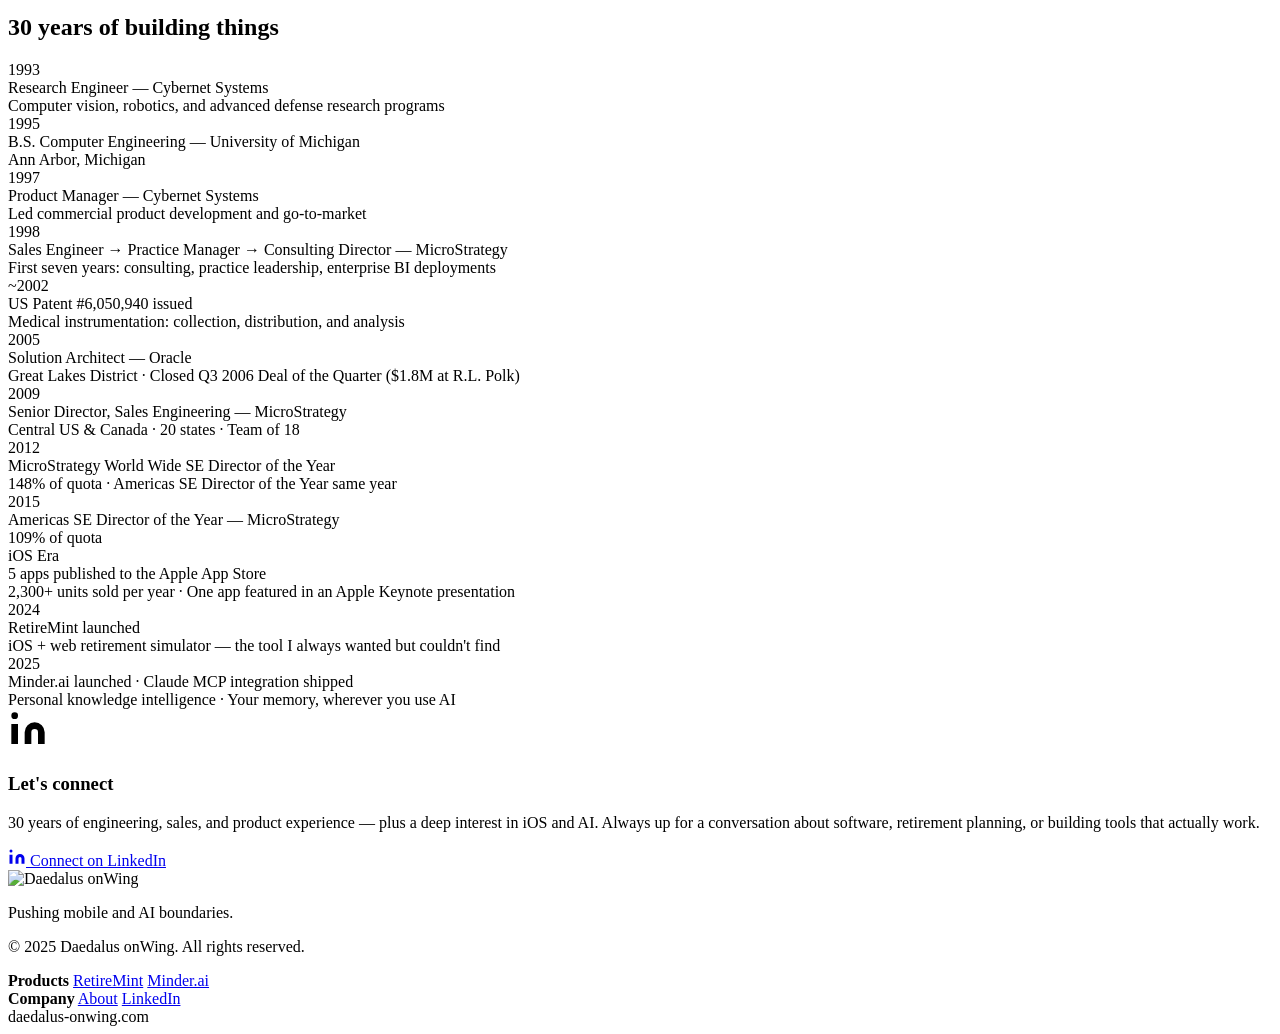
==== commit 9de11010: "Fix asset paths for GitHub Pages subdirectory deployment Switch all internal paths from root-relativ" ====
--- a/about.html
+++ b/about.html
@@ -3,6 +3,7 @@
 <head>
   <meta charset="UTF-8">
   <meta name="viewport" content="width=device-width, initial-scale=1.0">
+  <base href="/daedalus-onwing/">
   <title>About Michael Suarez — Daedalus onWing</title>
   <meta name="description" content="Michael Suarez is a computer engineer, iOS developer, and enterprise technology leader based in Ann Arbor, Michigan. Founder of Daedalus onWing.">
   <meta property="og:type" content="website">
@@ -12,18 +13,18 @@
   <link rel="preconnect" href="https://fonts.googleapis.com">
   <link rel="preconnect" href="https://fonts.gstatic.com" crossorigin>
   <link href="https://fonts.googleapis.com/css2?family=Inter:wght@300;400;500;600;700&family=Space+Grotesk:wght@400;500;600;700&display=swap" rel="stylesheet">
-  <link rel="stylesheet" href="/assets/css/main.css">
+  <link rel="stylesheet" href="assets/css/main.css">
 </head>
 <body>
 
 <!-- ── Navigation ── -->
 <nav class="nav" id="nav">
   <div class="nav-inner container">
-    <a href="/index.html" class="nav-logo">
-      <img src="/assets/svg/logo-daedalus.svg" alt="Daedalus onWing" height="32" width="160">
+    <a href="index.html" class="nav-logo">
+      <img src="assets/svg/logo-daedalus.svg" alt="Daedalus onWing" height="32" width="160">
     </a>
     <ul class="nav-links">
-      <li><a href="/index.html" class="nav-link">Home</a></li>
+      <li><a href="index.html" class="nav-link">Home</a></li>
       <li class="nav-item-dropdown">
         <button class="nav-link nav-dropdown-trigger" aria-expanded="false" aria-haspopup="true">
           Products
@@ -32,16 +33,16 @@
           </svg>
         </button>
         <div class="nav-dropdown">
-          <a href="/products/retiremint.html" class="nav-dropdown-item">
-            <img src="/assets/svg/logo-retiremint.svg" height="22" width="110" alt="">
+          <a href="products/retiremint.html" class="nav-dropdown-item">
+            <img src="assets/svg/logo-retiremint.svg" height="22" width="110" alt="">
             <div>
               <strong>RetireMint</strong>
               <span>Retirement planning simulator</span>
             </div>
           </a>
           <div class="nav-dropdown-divider"></div>
-          <a href="/products/minder-ai.html" class="nav-dropdown-item">
-            <img src="/assets/svg/logo-minder.svg" height="22" width="100" alt="">
+          <a href="products/minder-ai.html" class="nav-dropdown-item">
+            <img src="assets/svg/logo-minder.svg" height="22" width="100" alt="">
             <div>
               <strong>Minder.ai</strong>
               <span>Proactive knowledge intelligence</span>
@@ -49,18 +50,18 @@
           </a>
         </div>
       </li>
-      <li><a href="/about.html" class="nav-link active">About</a></li>
+      <li><a href="about.html" class="nav-link active">About</a></li>
     </ul>
     <button class="nav-hamburger" aria-label="Open menu" aria-expanded="false">
       <span></span><span></span><span></span>
     </button>
   </div>
   <div class="nav-mobile-drawer">
-    <a href="/index.html" class="nav-mobile-link">Home</a>
+    <a href="index.html" class="nav-mobile-link">Home</a>
     <div class="nav-mobile-label">Products</div>
-    <a href="/products/retiremint.html" class="nav-mobile-link nav-mobile-link--sub">RetireMint</a>
-    <a href="/products/minder-ai.html"  class="nav-mobile-link nav-mobile-link--sub">Minder.ai</a>
-    <a href="/about.html" class="nav-mobile-link">About</a>
+    <a href="products/retiremint.html" class="nav-mobile-link nav-mobile-link--sub">RetireMint</a>
+    <a href="products/minder-ai.html"  class="nav-mobile-link nav-mobile-link--sub">Minder.ai</a>
+    <a href="about.html" class="nav-mobile-link">About</a>
   </div>
 </nav>
 
@@ -312,19 +313,19 @@
   <div class="container">
     <div class="footer-inner">
       <div class="footer-brand">
-        <img src="/assets/svg/logo-daedalus.svg" alt="Daedalus onWing" height="28" width="140">
+        <img src="assets/svg/logo-daedalus.svg" alt="Daedalus onWing" height="28" width="140">
         <p class="footer-tagline">Pushing mobile and AI boundaries.</p>
         <p class="footer-copy">© 2025 Daedalus onWing. All rights reserved.</p>
       </div>
       <nav class="footer-nav">
         <div class="footer-col">
           <strong>Products</strong>
-          <a href="/products/retiremint.html">RetireMint</a>
-          <a href="/products/minder-ai.html">Minder.ai</a>
+          <a href="products/retiremint.html">RetireMint</a>
+          <a href="products/minder-ai.html">Minder.ai</a>
         </div>
         <div class="footer-col">
           <strong>Company</strong>
-          <a href="/about.html">About</a>
+          <a href="about.html">About</a>
           <a href="https://www.linkedin.com/in/MichaelASuarez" target="_blank" rel="noopener noreferrer">LinkedIn</a>
         </div>
       </nav>
@@ -333,6 +334,6 @@
   </div>
 </footer>
 
-<script src="/assets/js/main.js"></script>
+<script src="assets/js/main.js"></script>
 </body>
 </html>
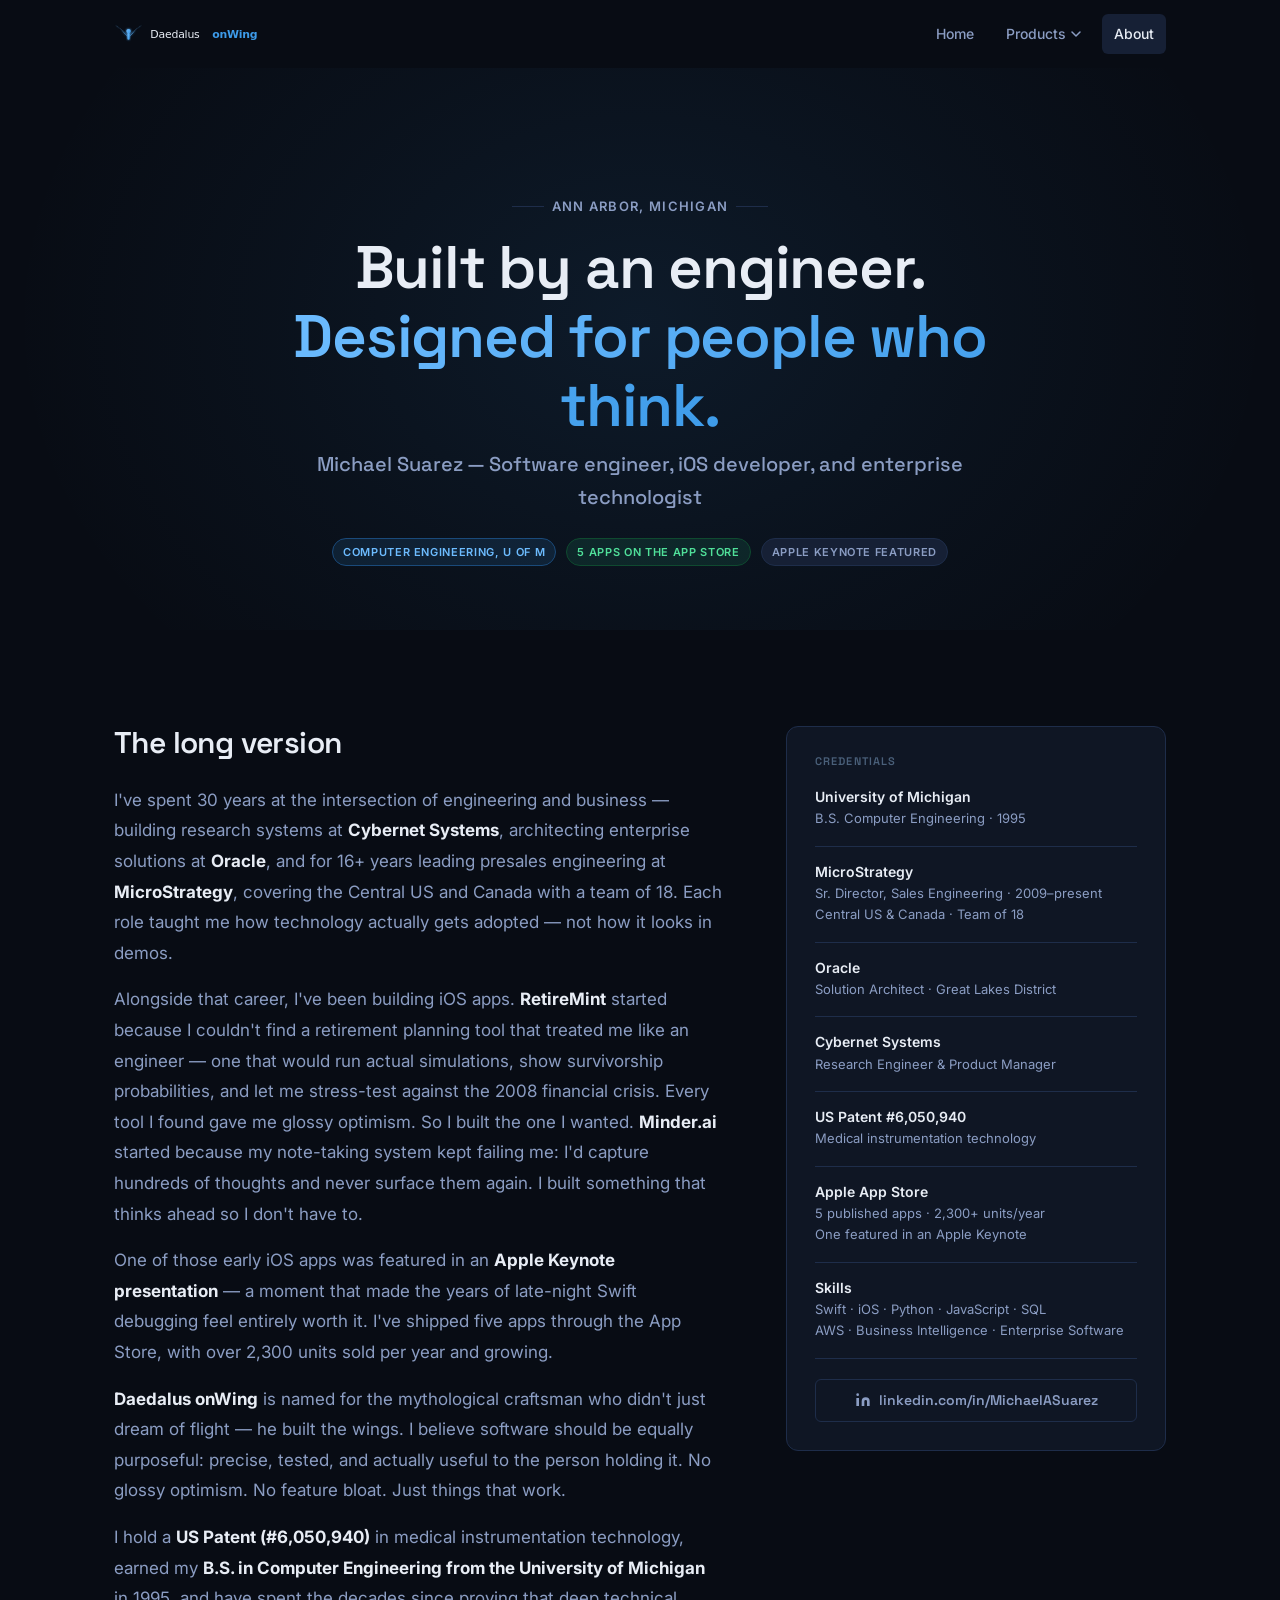
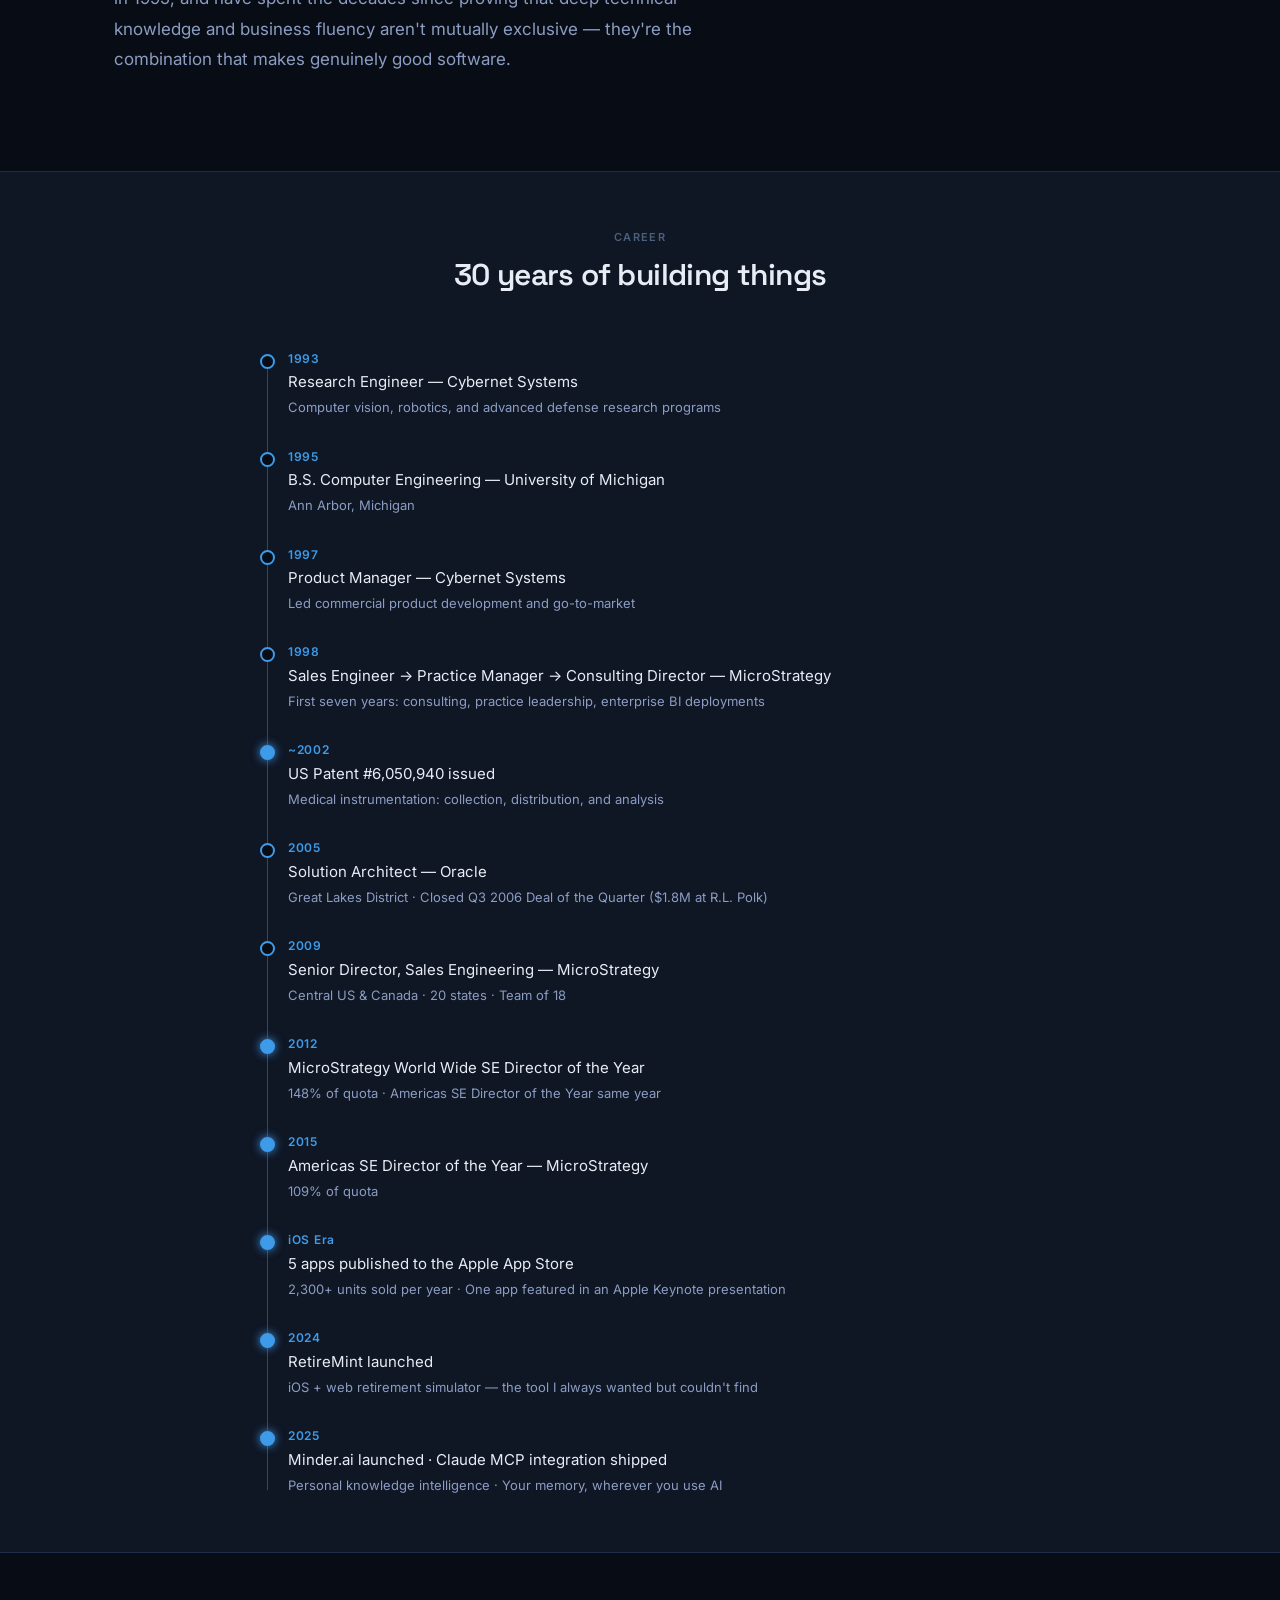
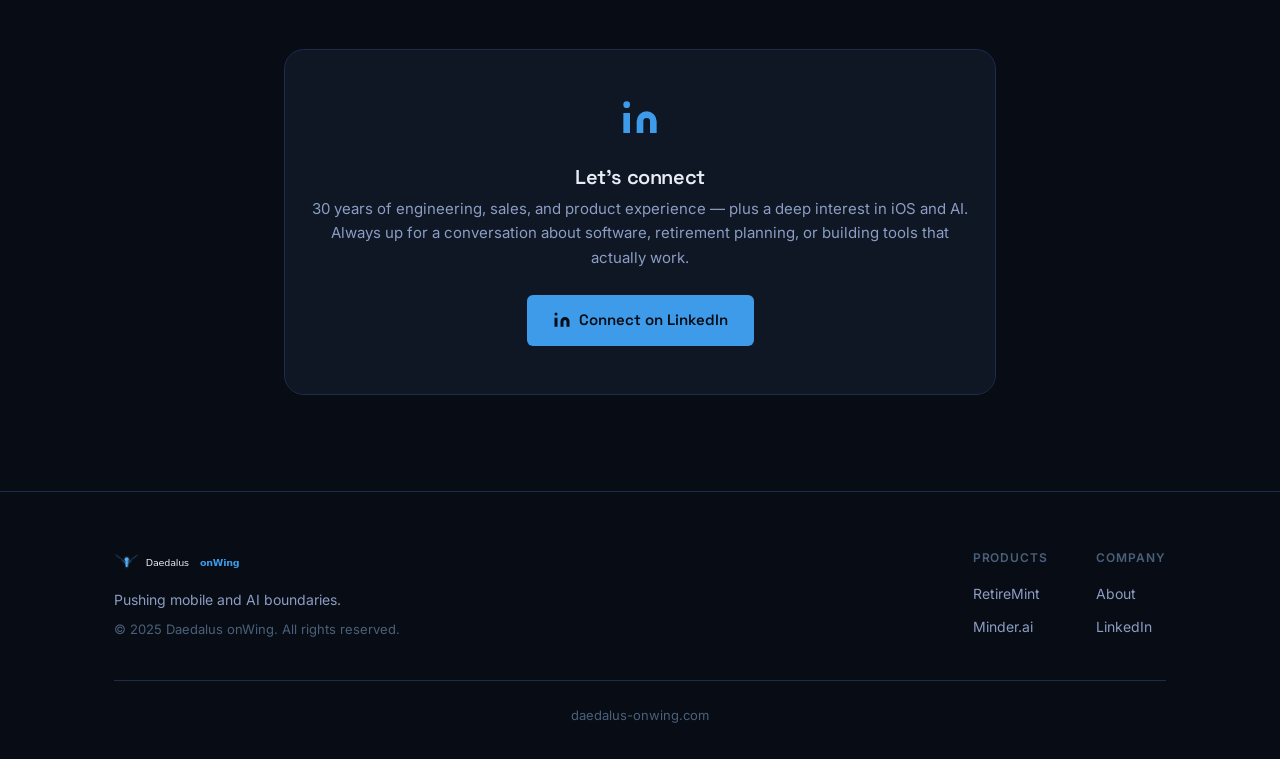
==== commit 08f31549: "Restore root-relative paths now that custom domain is active Remove base href workaround; use /asset" ====
--- a/about.html
+++ b/about.html
@@ -3,7 +3,6 @@
 <head>
   <meta charset="UTF-8">
   <meta name="viewport" content="width=device-width, initial-scale=1.0">
-  <base href="/daedalus-onwing/">
   <title>About Michael Suarez — Daedalus onWing</title>
   <meta name="description" content="Michael Suarez is a computer engineer, iOS developer, and enterprise technology leader based in Ann Arbor, Michigan. Founder of Daedalus onWing.">
   <meta property="og:type" content="website">
@@ -13,18 +12,18 @@
   <link rel="preconnect" href="https://fonts.googleapis.com">
   <link rel="preconnect" href="https://fonts.gstatic.com" crossorigin>
   <link href="https://fonts.googleapis.com/css2?family=Inter:wght@300;400;500;600;700&family=Space+Grotesk:wght@400;500;600;700&display=swap" rel="stylesheet">
-  <link rel="stylesheet" href="assets/css/main.css">
+  <link rel="stylesheet" href="/assets/css/main.css">
 </head>
 <body>
 
 <!-- ── Navigation ── -->
 <nav class="nav" id="nav">
   <div class="nav-inner container">
-    <a href="index.html" class="nav-logo">
-      <img src="assets/svg/logo-daedalus.svg" alt="Daedalus onWing" height="32" width="160">
+    <a href="/index.html" class="nav-logo">
+      <img src="/assets/svg/logo-daedalus.svg" alt="Daedalus onWing" height="32" width="160">
     </a>
     <ul class="nav-links">
-      <li><a href="index.html" class="nav-link">Home</a></li>
+      <li><a href="/index.html" class="nav-link">Home</a></li>
       <li class="nav-item-dropdown">
         <button class="nav-link nav-dropdown-trigger" aria-expanded="false" aria-haspopup="true">
           Products
@@ -33,16 +32,16 @@
           </svg>
         </button>
         <div class="nav-dropdown">
-          <a href="products/retiremint.html" class="nav-dropdown-item">
-            <img src="assets/svg/logo-retiremint.svg" height="22" width="110" alt="">
+          <a href="/products/retiremint.html" class="nav-dropdown-item">
+            <img src="/assets/svg/logo-retiremint.svg" height="22" width="110" alt="">
             <div>
               <strong>RetireMint</strong>
               <span>Retirement planning simulator</span>
             </div>
           </a>
           <div class="nav-dropdown-divider"></div>
-          <a href="products/minder-ai.html" class="nav-dropdown-item">
-            <img src="assets/svg/logo-minder.svg" height="22" width="100" alt="">
+          <a href="/products/minder-ai.html" class="nav-dropdown-item">
+            <img src="/assets/svg/logo-minder.svg" height="22" width="100" alt="">
             <div>
               <strong>Minder.ai</strong>
               <span>Proactive knowledge intelligence</span>
@@ -50,18 +49,18 @@
           </a>
         </div>
       </li>
-      <li><a href="about.html" class="nav-link active">About</a></li>
+      <li><a href="/about.html" class="nav-link active">About</a></li>
     </ul>
     <button class="nav-hamburger" aria-label="Open menu" aria-expanded="false">
       <span></span><span></span><span></span>
     </button>
   </div>
   <div class="nav-mobile-drawer">
-    <a href="index.html" class="nav-mobile-link">Home</a>
+    <a href="/index.html" class="nav-mobile-link">Home</a>
     <div class="nav-mobile-label">Products</div>
-    <a href="products/retiremint.html" class="nav-mobile-link nav-mobile-link--sub">RetireMint</a>
-    <a href="products/minder-ai.html"  class="nav-mobile-link nav-mobile-link--sub">Minder.ai</a>
-    <a href="about.html" class="nav-mobile-link">About</a>
+    <a href="/products/retiremint.html" class="nav-mobile-link nav-mobile-link--sub">RetireMint</a>
+    <a href="/products/minder-ai.html"  class="nav-mobile-link nav-mobile-link--sub">Minder.ai</a>
+    <a href="/about.html" class="nav-mobile-link">About</a>
   </div>
 </nav>
 
@@ -313,19 +312,19 @@
   <div class="container">
     <div class="footer-inner">
       <div class="footer-brand">
-        <img src="assets/svg/logo-daedalus.svg" alt="Daedalus onWing" height="28" width="140">
+        <img src="/assets/svg/logo-daedalus.svg" alt="Daedalus onWing" height="28" width="140">
         <p class="footer-tagline">Pushing mobile and AI boundaries.</p>
         <p class="footer-copy">© 2025 Daedalus onWing. All rights reserved.</p>
       </div>
       <nav class="footer-nav">
         <div class="footer-col">
           <strong>Products</strong>
-          <a href="products/retiremint.html">RetireMint</a>
-          <a href="products/minder-ai.html">Minder.ai</a>
+          <a href="/products/retiremint.html">RetireMint</a>
+          <a href="/products/minder-ai.html">Minder.ai</a>
         </div>
         <div class="footer-col">
           <strong>Company</strong>
-          <a href="about.html">About</a>
+          <a href="/about.html">About</a>
           <a href="https://www.linkedin.com/in/MichaelASuarez" target="_blank" rel="noopener noreferrer">LinkedIn</a>
         </div>
       </nav>
@@ -334,6 +333,6 @@
   </div>
 </footer>
 
-<script src="assets/js/main.js"></script>
+<script src="/assets/js/main.js"></script>
 </body>
 </html>
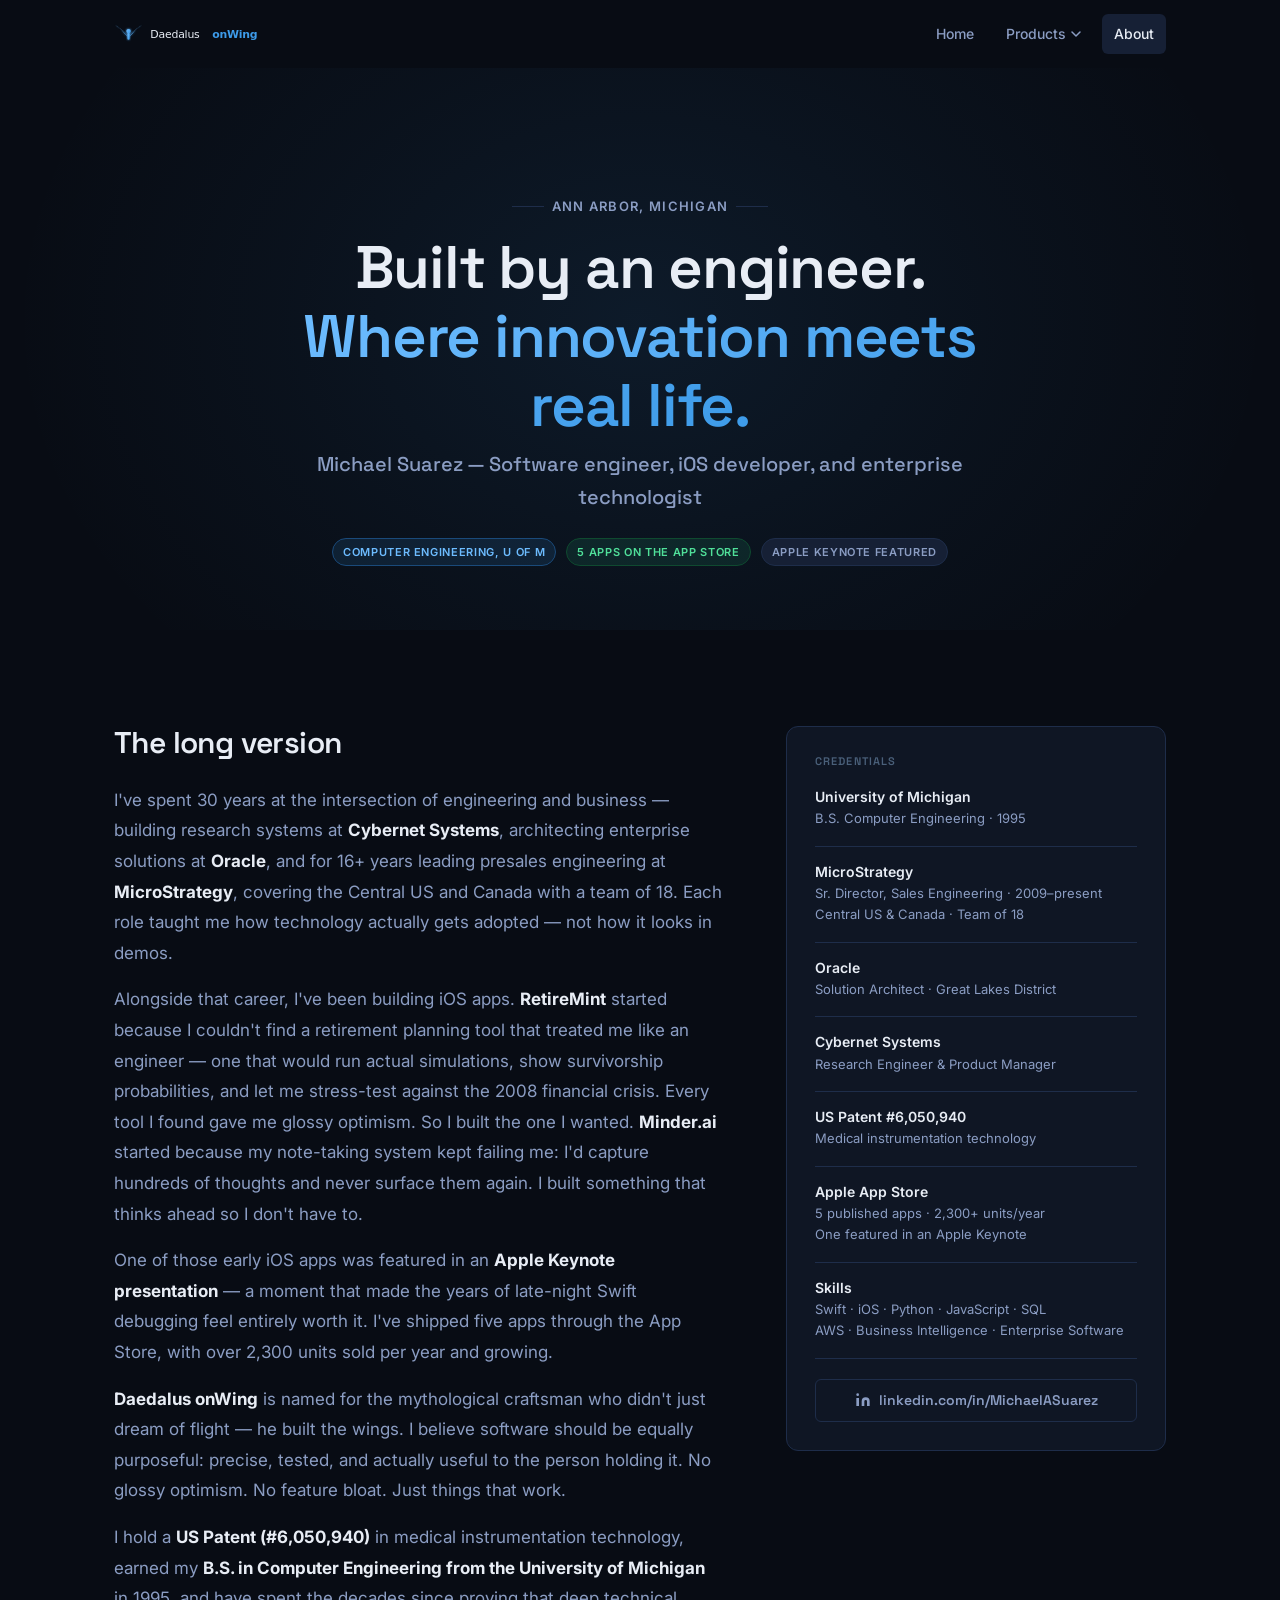
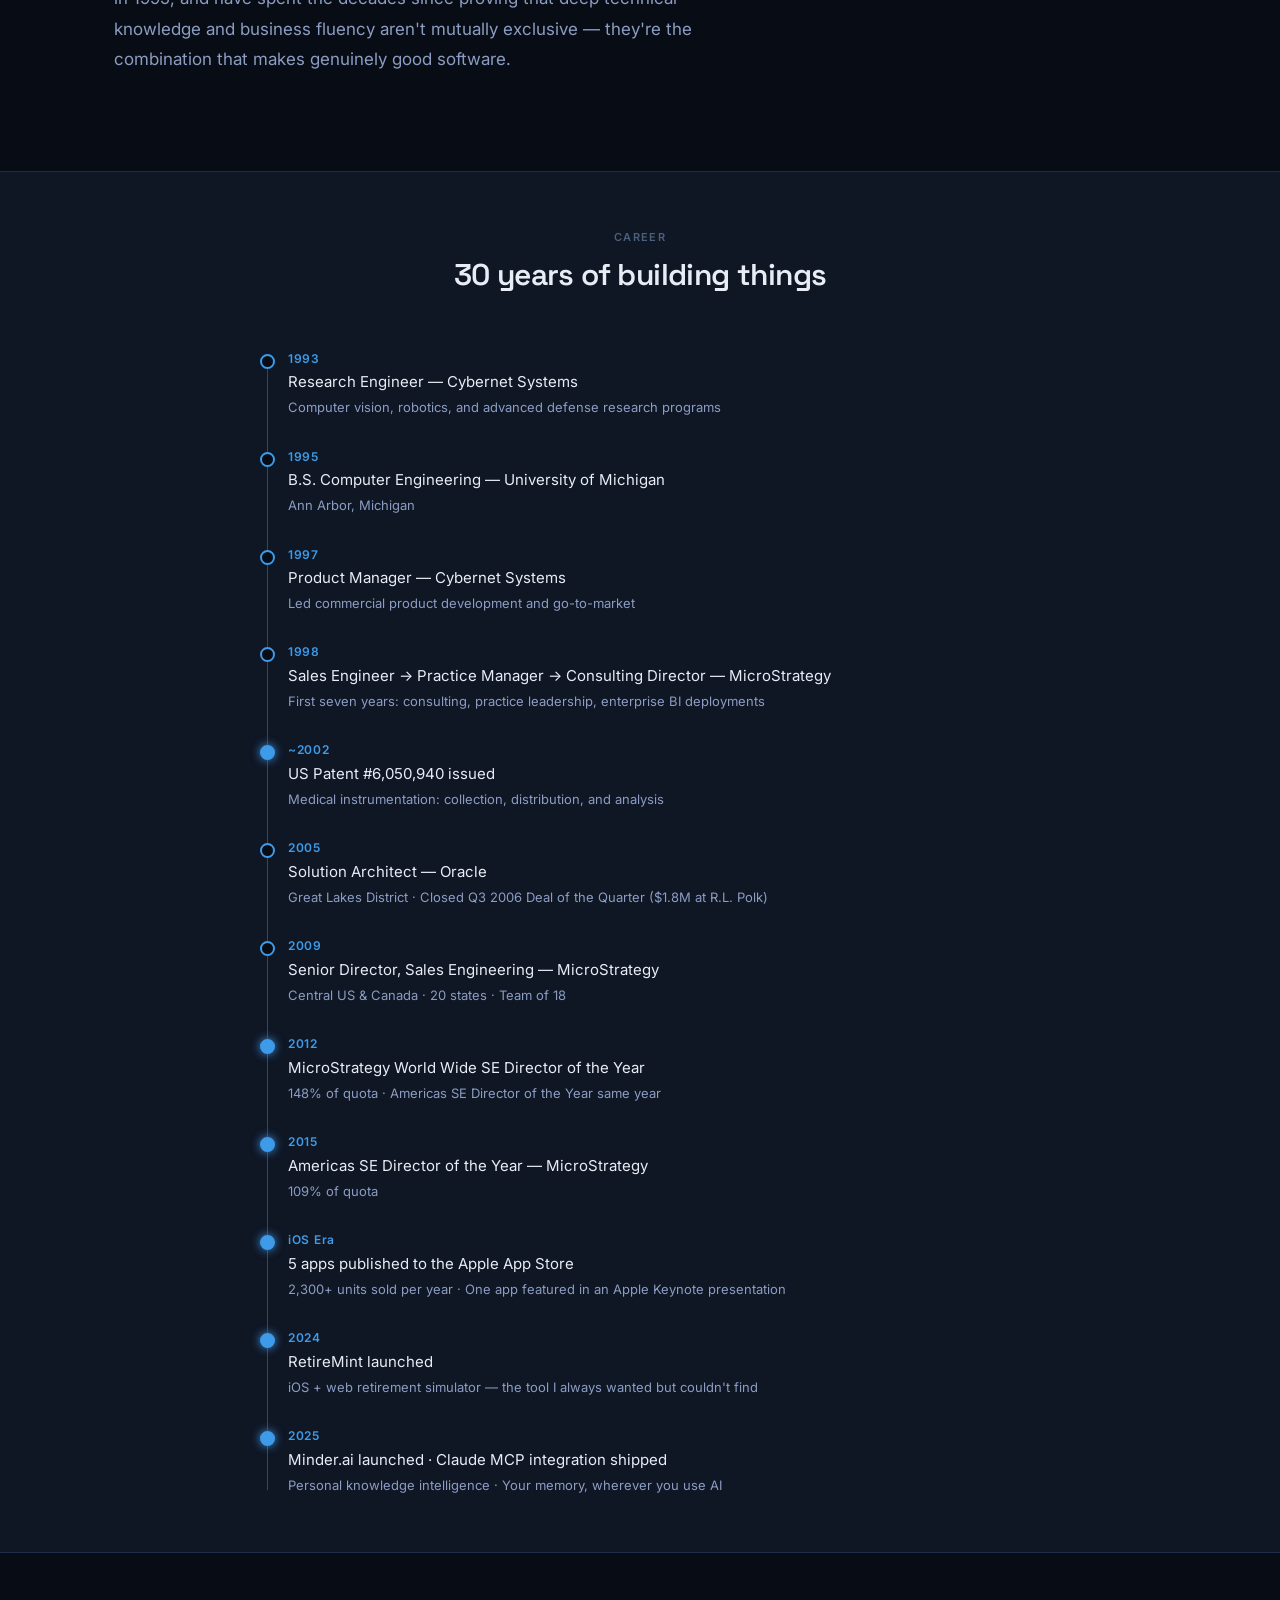
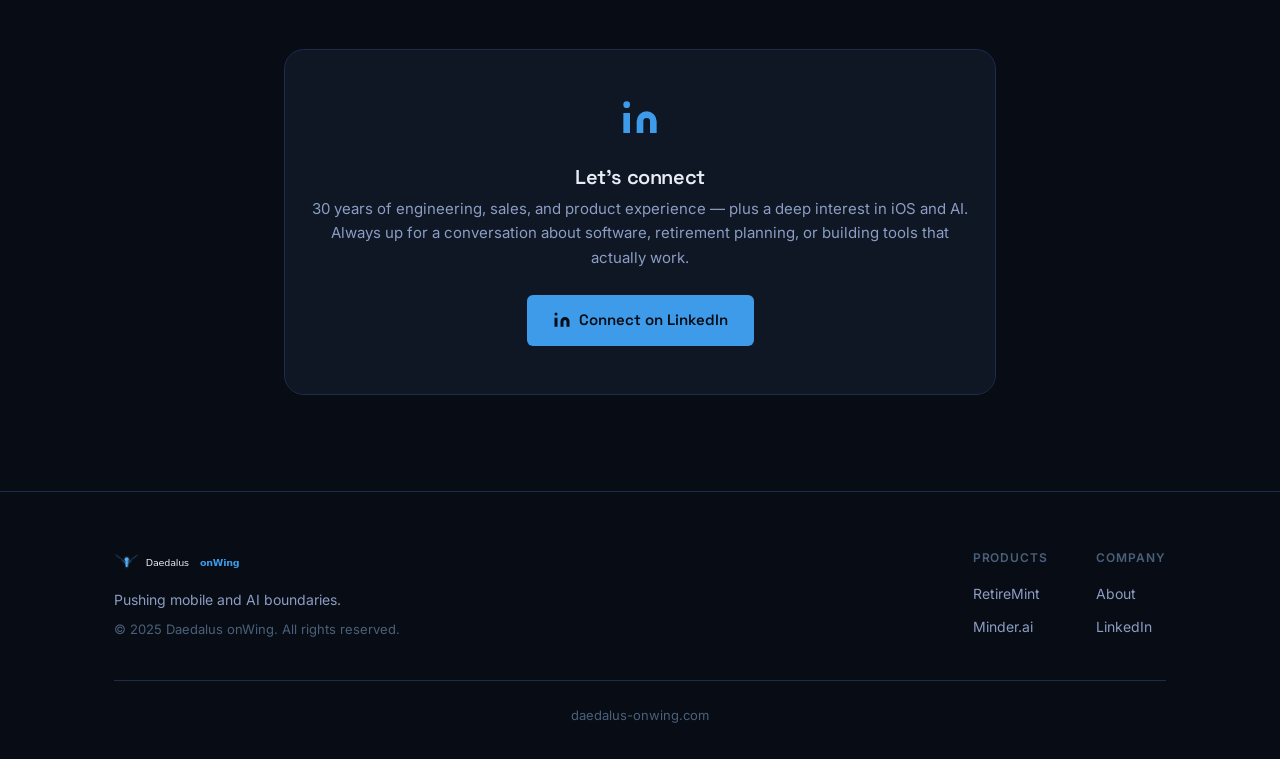
==== commit 0d9c1ce8: "Chagned tag line and fixed home page logo" ====
--- a/about.html
+++ b/about.html
@@ -13,6 +13,14 @@
   <link rel="preconnect" href="https://fonts.gstatic.com" crossorigin>
   <link href="https://fonts.googleapis.com/css2?family=Inter:wght@300;400;500;600;700&family=Space+Grotesk:wght@400;500;600;700&display=swap" rel="stylesheet">
   <link rel="stylesheet" href="/assets/css/main.css">
+  <!-- Google tag (gtag.js) -->
+  <script async src="https://www.googletagmanager.com/gtag/js?id=G-F9FZLNC073"></script>
+  <script>
+    window.dataLayer = window.dataLayer || [];
+    function gtag(){dataLayer.push(arguments);}
+    gtag('js', new Date());
+    gtag('config', 'G-F9FZLNC073');
+  </script>
 </head>
 <body>
 
@@ -72,7 +80,7 @@
       <div class="hero-eyebrow animate-in">Ann Arbor, Michigan</div>
       <h1 class="animate-in" style="--delay:80ms">
         Built by an engineer.<br>
-        <span class="grad-brand">Designed for people who think.</span>
+        <span class="grad-brand">Where innovation meets real life.</span>
       </h1>
       <p class="hero-tagline animate-in" style="--delay:160ms">
         Michael Suarez — Software engineer, iOS developer, and enterprise technologist
--- a/assets/css/main.css
+++ b/assets/css/main.css
@@ -359,7 +359,7 @@
     transparent 70%);
 }
 .hero-content { max-width: 720px; margin: 0 auto; position: relative; z-index: 1; }
-.hero-logo { margin: 0 auto 32px; display: block; }
+.hero-logo { margin: 0 auto 32px; display: block; height: auto; max-width: 100%; }
 .hero-eyebrow {
   display: inline-flex;
   align-items: center;
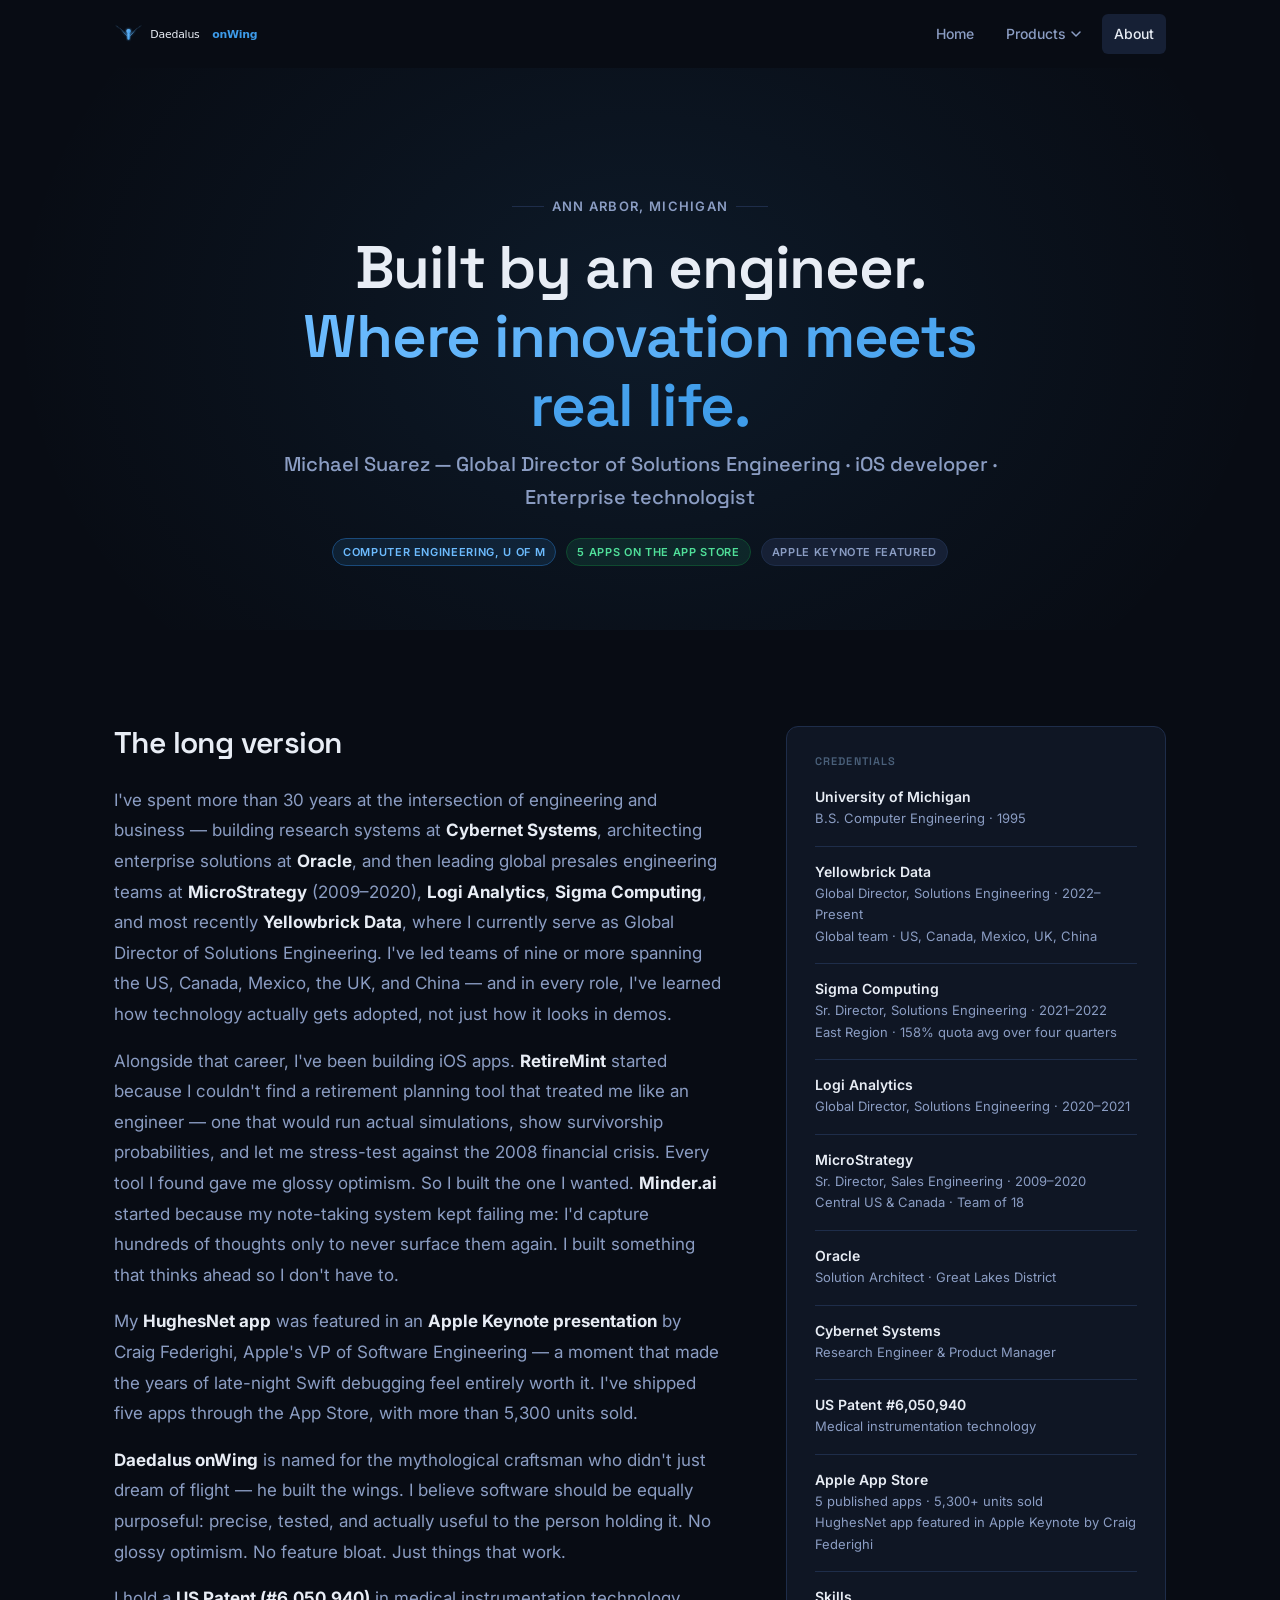
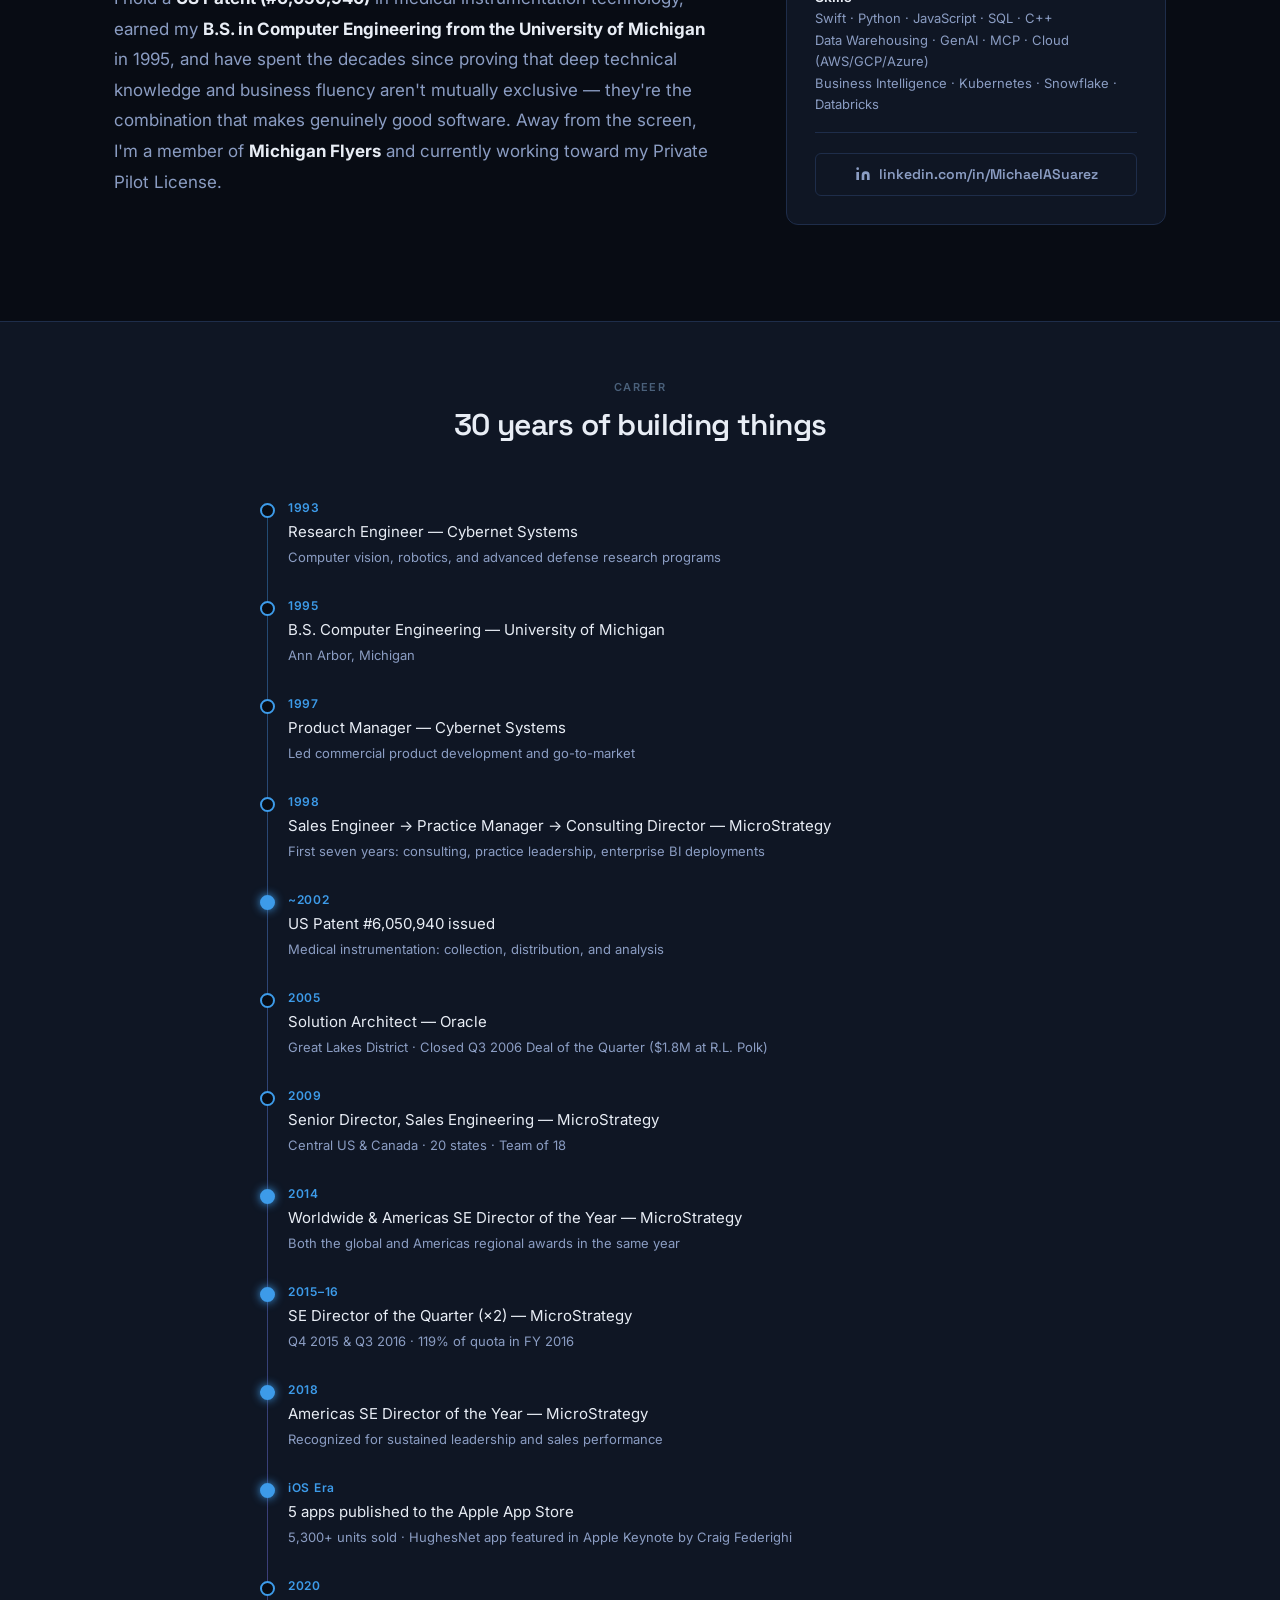
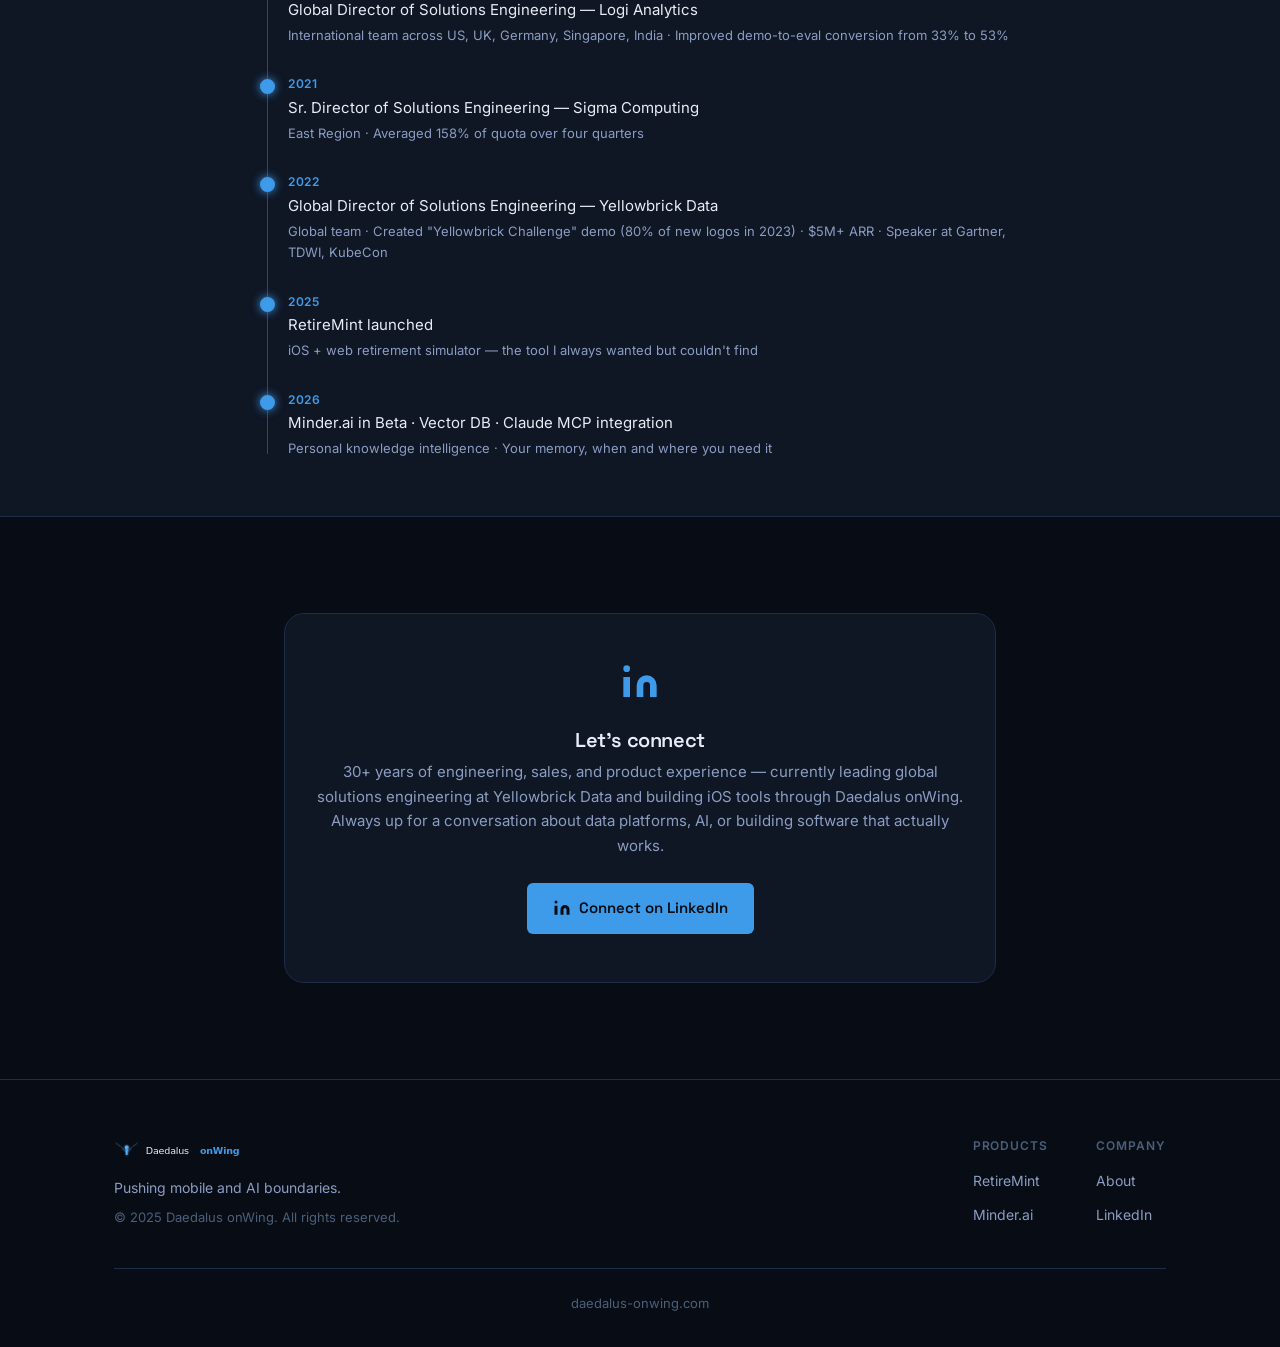
==== commit c2e41d0f: "Training" ====
--- a/about.html
+++ b/about.html
@@ -4,10 +4,10 @@
   <meta charset="UTF-8">
   <meta name="viewport" content="width=device-width, initial-scale=1.0">
   <title>About Michael Suarez — Daedalus onWing</title>
-  <meta name="description" content="Michael Suarez is a computer engineer, iOS developer, and enterprise technology leader based in Ann Arbor, Michigan. Founder of Daedalus onWing.">
+  <meta name="description" content="Michael Suarez is a global solutions engineering leader, iOS developer, and enterprise technologist based in Ann Arbor, Michigan. Currently Global Director of Solutions Engineering at Yellowbrick Data. Founder of Daedalus onWing.">
   <meta property="og:type" content="website">
   <meta property="og:title" content="About Michael Suarez — Daedalus onWing">
-  <meta property="og:description" content="Computer engineer turned iOS developer. 30 years at the intersection of engineering and business. Founder of Daedalus onWing.">
+  <meta property="og:description" content="Solutions engineering leader and iOS developer. 30+ years at the intersection of engineering and business. Currently at Yellowbrick Data. Founder of Daedalus onWing.">
   <meta property="og:url" content="https://daedalus-onwing.com/about.html">
   <link rel="preconnect" href="https://fonts.googleapis.com">
   <link rel="preconnect" href="https://fonts.gstatic.com" crossorigin>
@@ -83,7 +83,7 @@
         <span class="grad-brand">Where innovation meets real life.</span>
       </h1>
       <p class="hero-tagline animate-in" style="--delay:160ms">
-        Michael Suarez — Software engineer, iOS developer, and enterprise technologist
+        Michael Suarez — Global Director of Solutions Engineering · iOS developer · Enterprise technologist
       </p>
       <div class="animate-in" style="--delay:240ms">
         <div style="display: flex; gap: 10px; justify-content: center; flex-wrap: wrap; margin-top: 8px;">
@@ -104,15 +104,15 @@
         <div class="about-bio animate-in">
           <h2>The long version</h2>
 
-          <p>I've spent 30 years at the intersection of engineering and business — building research systems at <strong>Cybernet Systems</strong>, architecting enterprise solutions at <strong>Oracle</strong>, and for 16+ years leading presales engineering at <strong>MicroStrategy</strong>, covering the Central US and Canada with a team of 18. Each role taught me how technology actually gets adopted — not how it looks in demos.</p>
-
-          <p>Alongside that career, I've been building iOS apps. <strong>RetireMint</strong> started because I couldn't find a retirement planning tool that treated me like an engineer — one that would run actual simulations, show survivorship probabilities, and let me stress-test against the 2008 financial crisis. Every tool I found gave me glossy optimism. So I built the one I wanted. <strong>Minder.ai</strong> started because my note-taking system kept failing me: I'd capture hundreds of thoughts and never surface them again. I built something that thinks ahead so I don't have to.</p>
-
-          <p>One of those early iOS apps was featured in an <strong>Apple Keynote presentation</strong> — a moment that made the years of late-night Swift debugging feel entirely worth it. I've shipped five apps through the App Store, with over 2,300 units sold per year and growing.</p>
+          <p>I've spent more than 30 years at the intersection of engineering and business — building research systems at <strong>Cybernet Systems</strong>, architecting enterprise solutions at <strong>Oracle</strong>, and then leading global presales engineering teams at <strong>MicroStrategy</strong> (2009–2020), <strong>Logi Analytics</strong>, <strong>Sigma Computing</strong>, and most recently <strong>Yellowbrick Data</strong>, where I currently serve as Global Director of Solutions Engineering. I've led teams of nine or more spanning the US, Canada, Mexico, the UK, and China — and in every role, I've learned how technology actually gets adopted, not just how it looks in demos.</p>
+
+          <p>Alongside that career, I've been building iOS apps. <strong>RetireMint</strong> started because I couldn't find a retirement planning tool that treated me like an engineer — one that would run actual simulations, show survivorship probabilities, and let me stress-test against the 2008 financial crisis. Every tool I found gave me glossy optimism. So I built the one I wanted. <strong>Minder.ai</strong> started because my note-taking system kept failing me: I'd capture hundreds of thoughts only to never surface them again. I built something that thinks ahead so I don't have to.</p>
+
+          <p>My <strong>HughesNet app</strong> was featured in an <strong>Apple Keynote presentation</strong> by Craig Federighi, Apple's VP of Software Engineering — a moment that made the years of late-night Swift debugging feel entirely worth it. I've shipped five apps through the App Store, with more than 5,300 units sold.</p>
 
           <p><strong>Daedalus onWing</strong> is named for the mythological craftsman who didn't just dream of flight — he built the wings. I believe software should be equally purposeful: precise, tested, and actually useful to the person holding it. No glossy optimism. No feature bloat. Just things that work.</p>
 
-          <p>I hold a <strong>US Patent (#6,050,940)</strong> in medical instrumentation technology, earned my <strong>B.S. in Computer Engineering from the University of Michigan</strong> in 1995, and have spent the decades since proving that deep technical knowledge and business fluency aren't mutually exclusive — they're the combination that makes genuinely good software.</p>
+          <p>I hold a <strong>US Patent (#6,050,940)</strong> in medical instrumentation technology, earned my <strong>B.S. in Computer Engineering from the University of Michigan</strong> in 1995, and have spent the decades since proving that deep technical knowledge and business fluency aren't mutually exclusive — they're the combination that makes genuinely good software. Away from the screen, I'm a member of <strong>Michigan Flyers</strong> and currently working toward my Private Pilot License.</p>
         </div>
 
         <!-- Credentials panel -->
@@ -128,8 +128,29 @@
             <div class="cred-divider"></div>
 
             <div class="cred-entry">
+              <div class="cred-entry-title">Yellowbrick Data</div>
+              <div class="cred-entry-sub">Global Director, Solutions Engineering · 2022–Present<br>Global team · US, Canada, Mexico, UK, China</div>
+            </div>
+
+            <div class="cred-divider"></div>
+
+            <div class="cred-entry">
+              <div class="cred-entry-title">Sigma Computing</div>
+              <div class="cred-entry-sub">Sr. Director, Solutions Engineering · 2021–2022<br>East Region · 158% quota avg over four quarters</div>
+            </div>
+
+            <div class="cred-divider"></div>
+
+            <div class="cred-entry">
+              <div class="cred-entry-title">Logi Analytics</div>
+              <div class="cred-entry-sub">Global Director, Solutions Engineering · 2020–2021</div>
+            </div>
+
+            <div class="cred-divider"></div>
+
+            <div class="cred-entry">
               <div class="cred-entry-title">MicroStrategy</div>
-              <div class="cred-entry-sub">Sr. Director, Sales Engineering · 2009–present<br>Central US &amp; Canada · Team of 18</div>
+              <div class="cred-entry-sub">Sr. Director, Sales Engineering · 2009–2020<br>Central US &amp; Canada · Team of 18</div>
             </div>
 
             <div class="cred-divider"></div>
@@ -157,14 +178,14 @@
 
             <div class="cred-entry">
               <div class="cred-entry-title">Apple App Store</div>
-              <div class="cred-entry-sub">5 published apps · 2,300+ units/year<br>One featured in an Apple Keynote</div>
+              <div class="cred-entry-sub">5 published apps · 5,300+ units sold<br>HughesNet app featured in Apple Keynote by Craig Federighi</div>
             </div>
 
             <div class="cred-divider"></div>
 
             <div class="cred-entry">
               <div class="cred-entry-title">Skills</div>
-              <div class="cred-entry-sub">Swift · iOS · Python · JavaScript · SQL<br>AWS · Business Intelligence · Enterprise Software</div>
+              <div class="cred-entry-sub">Swift · Python · JavaScript · SQL · C++<br>Data Warehousing · GenAI · MCP · Cloud (AWS/GCP/Azure)<br>Business Intelligence · Kubernetes · Snowflake · Databricks</div>
             </div>
 
             <div class="cred-divider"></div>
@@ -250,39 +271,66 @@
 
           <div class="timeline-item highlight">
             <div class="timeline-dot"></div>
-            <div class="timeline-year">2012</div>
-            <div class="timeline-desc">MicroStrategy World Wide SE Director of the Year</div>
-            <div class="timeline-sub">148% of quota · Americas SE Director of the Year same year</div>
-          </div>
-
-          <div class="timeline-item highlight">
-            <div class="timeline-dot"></div>
-            <div class="timeline-year">2015</div>
+            <div class="timeline-year">2014</div>
+            <div class="timeline-desc">Worldwide &amp; Americas SE Director of the Year — MicroStrategy</div>
+            <div class="timeline-sub">Both the global and Americas regional awards in the same year</div>
+          </div>
+
+          <div class="timeline-item highlight">
+            <div class="timeline-dot"></div>
+            <div class="timeline-year">2015–16</div>
+            <div class="timeline-desc">SE Director of the Quarter (×2) — MicroStrategy</div>
+            <div class="timeline-sub">Q4 2015 &amp; Q3 2016 · 119% of quota in FY 2016</div>
+          </div>
+
+          <div class="timeline-item highlight">
+            <div class="timeline-dot"></div>
+            <div class="timeline-year">2018</div>
             <div class="timeline-desc">Americas SE Director of the Year — MicroStrategy</div>
-            <div class="timeline-sub">109% of quota</div>
+            <div class="timeline-sub">Recognized for sustained leadership and sales performance</div>
           </div>
 
           <div class="timeline-item highlight">
             <div class="timeline-dot"></div>
             <div class="timeline-year">iOS Era</div>
             <div class="timeline-desc">5 apps published to the Apple App Store</div>
-            <div class="timeline-sub">2,300+ units sold per year · One app featured in an Apple Keynote presentation</div>
-          </div>
-
-          <div class="timeline-item highlight">
-            <div class="timeline-dot"></div>
-            <div class="timeline-year">2024</div>
+            <div class="timeline-sub">5,300+ units sold · HughesNet app featured in Apple Keynote by Craig Federighi</div>
+          </div>
+
+          <div class="timeline-item">
+            <div class="timeline-dot"></div>
+            <div class="timeline-year">2020</div>
+            <div class="timeline-desc">Global Director of Solutions Engineering — Logi Analytics</div>
+            <div class="timeline-sub">International team across US, UK, Germany, Singapore, India · Improved demo-to-eval conversion from 33% to 53%</div>
+          </div>
+
+          <div class="timeline-item highlight">
+            <div class="timeline-dot"></div>
+            <div class="timeline-year">2021</div>
+            <div class="timeline-desc">Sr. Director of Solutions Engineering — Sigma Computing</div>
+            <div class="timeline-sub">East Region · Averaged 158% of quota over four quarters</div>
+          </div>
+
+          <div class="timeline-item highlight">
+            <div class="timeline-dot"></div>
+            <div class="timeline-year">2022</div>
+            <div class="timeline-desc">Global Director of Solutions Engineering — Yellowbrick Data</div>
+            <div class="timeline-sub">Global team · Created "Yellowbrick Challenge" demo (80% of new logos in 2023) · $5M+ ARR · Speaker at Gartner, TDWI, KubeCon</div>
+          </div>
+
+          <div class="timeline-item highlight">
+            <div class="timeline-dot"></div>
+            <div class="timeline-year">2025</div>
             <div class="timeline-desc">RetireMint launched</div>
             <div class="timeline-sub">iOS + web retirement simulator — the tool I always wanted but couldn't find</div>
           </div>
 
           <div class="timeline-item highlight">
             <div class="timeline-dot"></div>
-            <div class="timeline-year">2025</div>
-            <div class="timeline-desc">Minder.ai launched · Claude MCP integration shipped</div>
-            <div class="timeline-sub">Personal knowledge intelligence · Your memory, wherever you use AI</div>
-          </div>
-
+            <div class="timeline-year">2026</div>
+            <div class="timeline-desc">Minder.ai in Beta · Vector DB · Claude MCP integration</div>
+            <div class="timeline-sub">Personal knowledge intelligence · Your memory, when and where you need it</div>
+          </div>
         </div>
       </div>
     </div>
@@ -299,7 +347,7 @@
           </svg>
         </div>
         <h3>Let's connect</h3>
-        <p>30 years of engineering, sales, and product experience — plus a deep interest in iOS and AI. Always up for a conversation about software, retirement planning, or building tools that actually work.</p>
+        <p>30+ years of engineering, sales, and product experience — currently leading global solutions engineering at Yellowbrick Data and building iOS tools through Daedalus onWing. Always up for a conversation about data platforms, AI, or building software that actually works.</p>
         <a href="https://www.linkedin.com/in/MichaelASuarez"
            target="_blank" rel="noopener noreferrer"
            class="btn btn-primary">
--- a/assets/css/main.css
+++ b/assets/css/main.css
@@ -359,7 +359,19 @@
     transparent 70%);
 }
 .hero-content { max-width: 720px; margin: 0 auto; position: relative; z-index: 1; }
-.hero-logo { margin: 0 auto 32px; display: block; height: auto; max-width: 100%; }
+.hero-logo-box {
+  margin: 0 auto 32px;
+  width: 380px;
+  max-width: 100%;
+  height: 220px;
+  border-radius: 28px;
+  box-shadow: 0 0 80px rgba(61,155,233,0.4);
+  overflow: hidden;
+  display: flex;
+  align-items: center;
+  justify-content: center;
+}
+.hero-logo { height: 100%; width: auto; display: block; }
 .hero-eyebrow {
   display: inline-flex;
   align-items: center;
@@ -458,7 +470,7 @@
 .product-card-mind:hover { border-color: var(--mind); box-shadow: 0 12px 48px var(--mind-glow); }
 
 .product-card-header { display: flex; align-items: flex-start; justify-content: space-between; gap: 12px; }
-.product-logo { border-radius: var(--radius-sm); object-fit: contain; }
+.product-logo { border-radius: var(--radius-sm); object-fit: contain; width: 160px; height: 160px; }
 .product-card h3 { margin: 0; font-size: 1.5rem; }
 .product-card p { font-size: 0.9375rem; margin: 0; }
 .product-features { display: flex; flex-direction: column; gap: 8px; }
